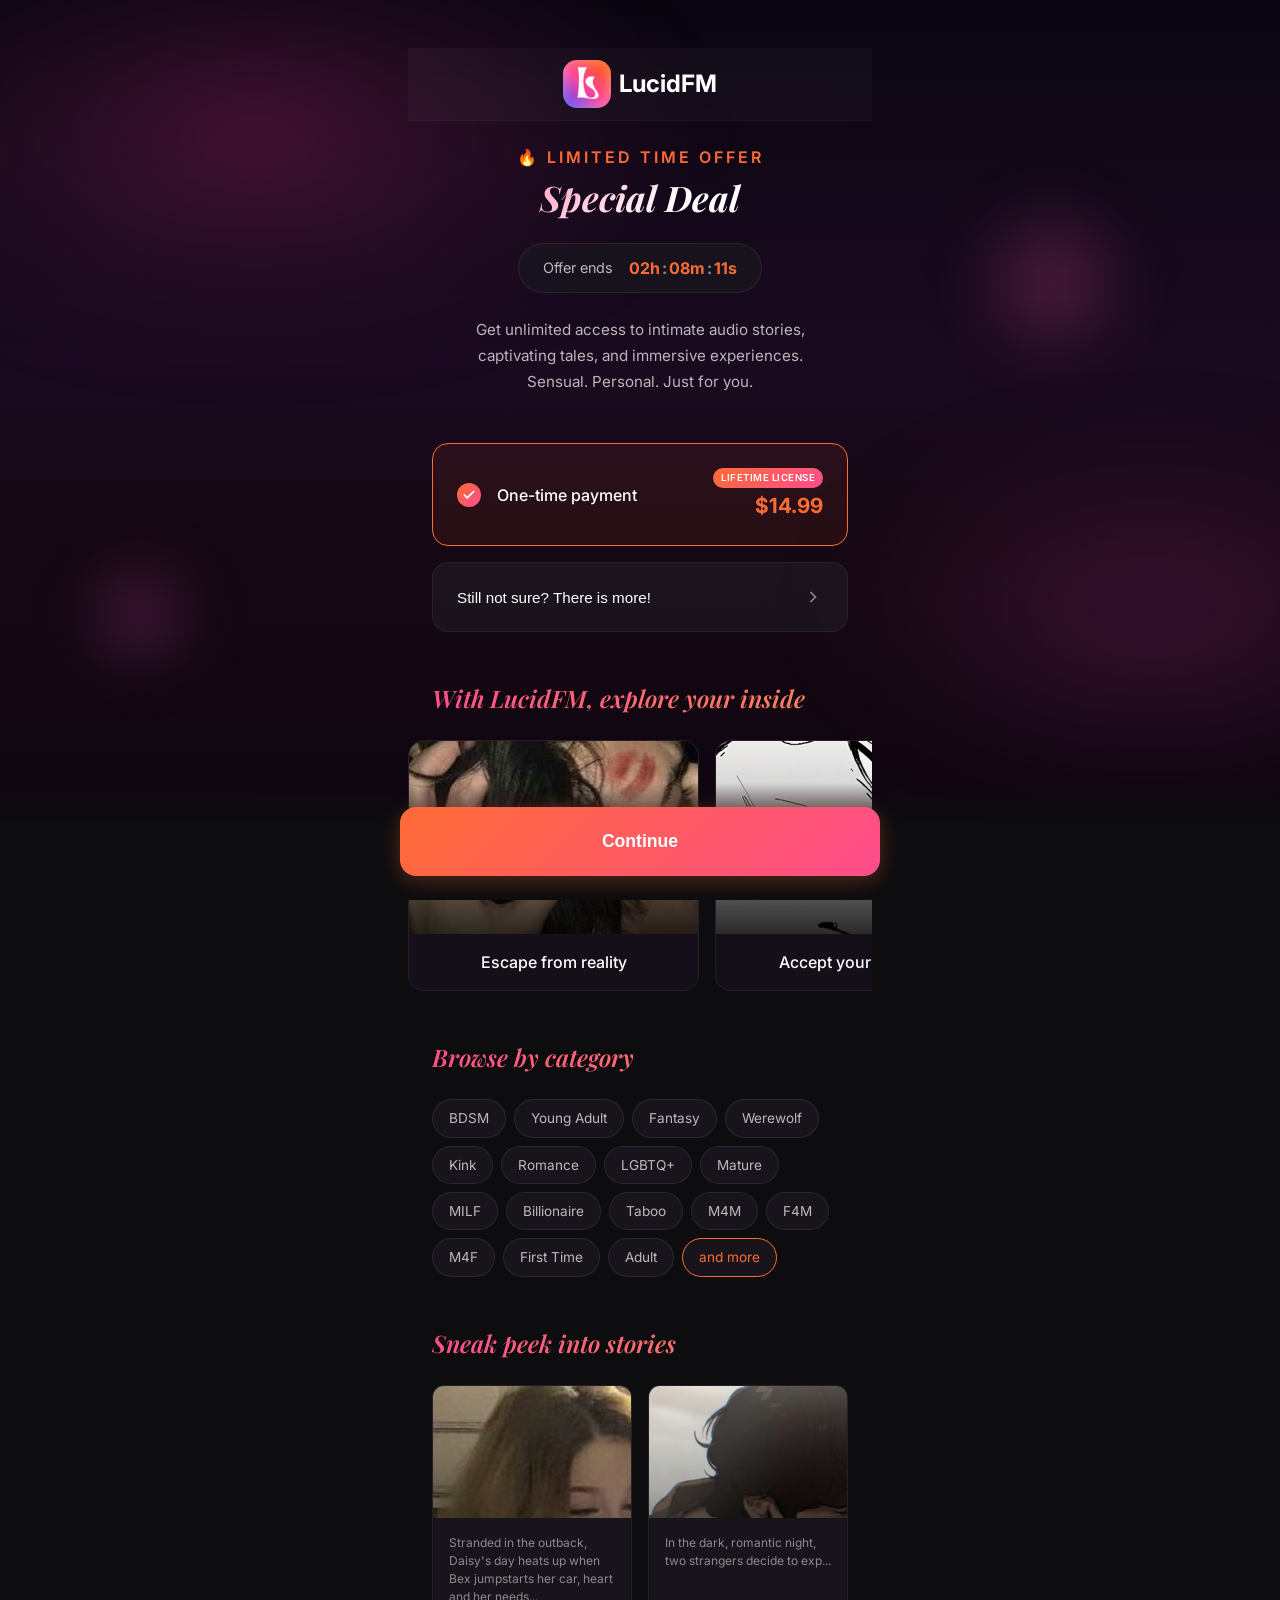
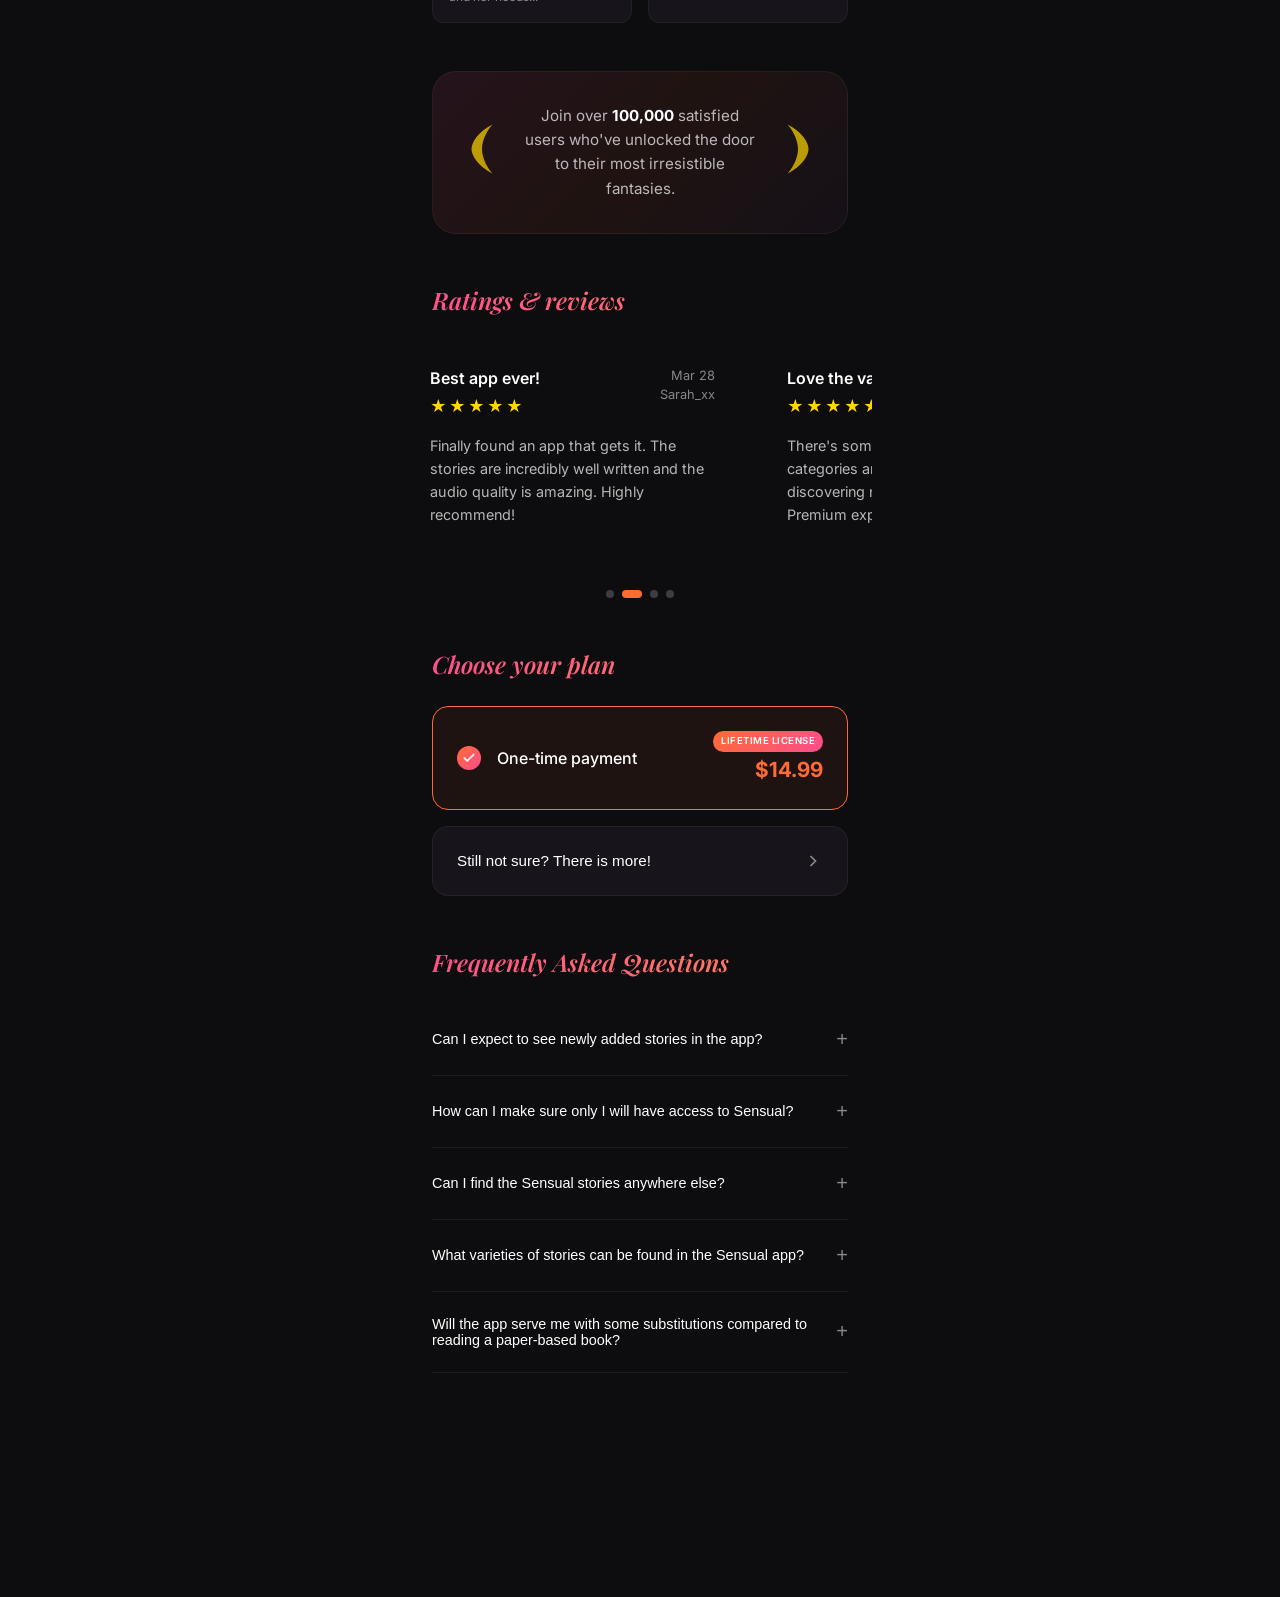
==== index.html @ eb3f2263 "Initial commit of landing pages" ====
<!DOCTYPE html>
<html lang="en">

<head>
    <meta charset="UTF-8">
    <meta name="viewport" content="width=device-width, initial-scale=1.0, maximum-scale=1.0, user-scalable=no">
    <title>LucidFM - Intimate Audio Stories</title>
    <meta name="description"
        content="Get unlimited access to intimate audio stories, captivating tales, and immersive experiences. Sensual. Personal. Just for you.">
    <link rel="preconnect" href="https://fonts.googleapis.com">
    <link rel="preconnect" href="https://fonts.gstatic.com" crossorigin>
    <link
        href="https://fonts.googleapis.com/css2?family=Playfair+Display:ital,wght@0,400;0,600;0,700;1,400&family=Inter:wght@400;500;600;700&family=Pacifico&display=swap"
        rel="stylesheet">
    <link rel="stylesheet" href="styles.css">
</head>

<body>
    <!-- Background Gradient Overlay -->
    <div class="bg-gradient"></div>

    <!-- Close Button -->
    <!-- Close Button Removed -->

    <!-- Main Content -->
    <main class="app-container">
        <!-- Sticky Header -->
        <h1 class="brand-name">
            <img src="images/app_icon.webp" alt="LucidFM" class="brand-logo">
            LucidFM
        </h1>

        <!-- Hero Section - Special Deal -->
        <section class="hero-section">
            <div class="sale-badge">
                <span class="sale-percent">🔥 Limited Time Offer</span>
                <span class="special-deal">Special Deal</span>
            </div>

            <div class="countdown-box">
                <span class="countdown-label">Offer ends</span>
                <div class="countdown-timer" id="countdown">
                    <span class="time-unit"><span id="hours">02</span>h</span>
                    <span class="time-separator">:</span>
                    <span class="time-unit"><span id="minutes">08</span>m</span>
                    <span class="time-separator">:</span>
                    <span class="time-unit"><span id="seconds">12</span>s</span>
                </div>
            </div>

            <p class="hero-description">
                Get unlimited access to intimate audio stories, captivating tales,
                and immersive experiences. Sensual. Personal. Just for you.
            </p>
        </section>

        <!-- Pricing Card -->
        <section class="pricing-section">
            <div class="pricing-card selected">
                <div class="check-circle">
                    <svg viewBox="0 0 24 24" fill="none">
                        <path d="M20 6L9 17L4 12" stroke="currentColor" stroke-width="3" stroke-linecap="round"
                            stroke-linejoin="round" />
                    </svg>
                </div>
                <span class="plan-name">One-time payment</span>
                <div class="price-tag">
                    <span class="lifetime-badge">Lifetime License</span>
                    <span class="price">$14.99</span>
                </div>
            </div>

            <button class="more-options-btn">
                <span>Still not sure? There is more!</span>
                <svg viewBox="0 0 24 24" fill="none" stroke="currentColor" stroke-width="2">
                    <path d="M9 18l6-6-6-6" />
                </svg>
            </button>
        </section>

        <!-- Benefits Section -->
        <section class="benefits-section">
            <section class="benefits-section">
                <h2 class="section-title gradient-text">With LucidFM, explore your inside</h2>

                <div class="benefits-slider">
                    <div class="benefit-card">
                        <div class="benefit-image benefit-img-1">
                            <div class="benefit-overlay"></div>
                        </div>
                        <p class="benefit-text">Escape from reality</p>
                    </div>
                    <div class="benefit-card">
                        <div class="benefit-image benefit-img-2">
                            <div class="benefit-overlay"></div>
                        </div>
                        <p class="benefit-text">Accept your sexuality</p>
                    </div>
                    <div class="benefit-card">
                        <div class="benefit-image benefit-img-3">
                            <div class="benefit-overlay"></div>
                        </div>
                        <p class="benefit-text">Expand your boundaries</p>
                    </div>
                </div>
            </section>

            <!-- Categories Section -->
            <section class="categories-section">
                <h2 class="section-title gradient-text">Browse by category</h2>

                <div class="categories-grid">
                    <span class="category-tag">BDSM</span>
                    <span class="category-tag">Young Adult</span>
                    <span class="category-tag">Fantasy</span>
                    <span class="category-tag">Werewolf</span>
                    <span class="category-tag">Kink</span>
                    <span class="category-tag">Romance</span>
                    <span class="category-tag">LGBTQ+</span>
                    <span class="category-tag">Mature</span>
                    <span class="category-tag">MILF</span>
                    <span class="category-tag">Billionaire</span>
                    <span class="category-tag">Taboo</span>
                    <span class="category-tag">M4M</span>
                    <span class="category-tag">F4M</span>
                    <span class="category-tag">M4F</span>
                    <span class="category-tag">First Time</span>
                    <span class="category-tag">Adult</span>
                    <span class="category-tag highlight">and more</span>
                </div>
            </section>

            <!-- Stories Preview Section -->
            <section class="stories-section">
                <h2 class="section-title gradient-text">Sneak peek into stories</h2>

                <div class="stories-grid">
                    <div class="story-card">
                        <div class="story-image story-img-1">
                            <!-- Badge Removed -->
                        </div>
                        <p class="story-description">Stranded in the outback, Daisy's day heats up when Bex jumpstarts
                            her
                            car, heart and her needs...</p>
                    </div>
                    <div class="story-card">
                        <div class="story-image story-img-2"></div>
                        <p class="story-description">In the dark, romantic night, two strangers decide to exp...</p>
                    </div>
                </div>
            </section>

            <!-- Social Proof Banner -->
            <section class="social-proof-section">
                <div class="proof-card">
                    <div class="laurel laurel-left">
                        <svg viewBox="0 0 40 80" fill="currentColor">
                            <path d="M35 5c-5 5-15 20-15 35s10 30 15 35c-20-10-30-25-30-35s10-25 30-35z" />
                        </svg>
                    </div>
                    <p class="proof-text">
                        Join over <strong>100,000</strong> satisfied users who've unlocked the door to their most
                        irresistible fantasies.
                    </p>
                    <div class="laurel laurel-right">
                        <svg viewBox="0 0 40 80" fill="currentColor">
                            <path d="M5 5c5 5 15 20 15 35s-10 30-15 35c20-10 30-25 30-35S25 15 5 5z" />
                        </svg>
                    </div>
                </div>
            </section>

            <!-- Reviews Section -->
            <section class="reviews-section">
                <h2 class="section-title gradient-text">Ratings & reviews</h2>

                <div class="reviews-carousel">
                    <div class="reviews-track" id="reviewsTrack">
                        <div class="review-card">
                            <div class="review-header">
                                <div class="review-title-area">
                                    <h3 class="review-title">Hot quality content</h3>
                                    <div class="stars">★★★★★</div>
                                </div>
                                <div class="review-meta">
                                    <span class="review-date">Apr 1</span>
                                    <span class="review-author">Molly18</span>
                                </div>
                            </div>
                            <p class="review-text">So I am new to Sensual but thrilled so far. Nice design, engaging
                                stories
                                and the images inside texts are priceless!!!!! Don't w...</p>
                        </div>

                        <div class="review-card">
                            <div class="review-header">
                                <div class="review-title-area">
                                    <h3 class="review-title">Best app ever!</h3>
                                    <div class="stars">★★★★★</div>
                                </div>
                                <div class="review-meta">
                                    <span class="review-date">Mar 28</span>
                                    <span class="review-author">Sarah_xx</span>
                                </div>
                            </div>
                            <p class="review-text">Finally found an app that gets it. The stories are incredibly well
                                written and the audio quality is amazing. Highly recommend!</p>
                        </div>

                        <div class="review-card">
                            <div class="review-header">
                                <div class="review-title-area">
                                    <h3 class="review-title">Love the variety</h3>
                                    <div class="stars">★★★★★</div>
                                </div>
                                <div class="review-meta">
                                    <span class="review-date">Mar 25</span>
                                    <span class="review-author">Anonymous</span>
                                </div>
                            </div>
                            <p class="review-text">There's something for everyone here. The categories are great and I
                                love
                                discovering new stories every day. Premium experience!</p>
                        </div>

                        <div class="review-card">
                            <div class="review-header">
                                <div class="review-title-area">
                                    <h3 class="review-title">Worth every penny</h3>
                                    <div class="stars">★★★★★</div>
                                </div>
                                <div class="review-meta">
                                    <span class="review-date">Mar 20</span>
                                    <span class="review-author">NightOwl22</span>
                                </div>
                            </div>
                            <p class="review-text">The lifetime license is such a steal. I've been using it for a month
                                and
                                the new content keeps coming. Best purchase I've made!</p>
                        </div>
                    </div>

                    <div class="carousel-dots">
                        <span class="dot"></span>
                        <span class="dot"></span>
                        <span class="dot active"></span>
                        <span class="dot"></span>
                    </div>
                </div>
            </section>

            <!-- Choose Your Plan Section -->
            <section class="plan-section">
                <h2 class="section-title gradient-text">Choose your plan</h2>

                <div class="pricing-card selected">
                    <div class="check-circle">
                        <svg viewBox="0 0 24 24" fill="none">
                            <path d="M20 6L9 17L4 12" stroke="currentColor" stroke-width="3" stroke-linecap="round"
                                stroke-linejoin="round" />
                        </svg>
                    </div>
                    <span class="plan-name">One-time payment</span>
                    <div class="price-tag">
                        <span class="lifetime-badge">Lifetime License</span>
                        <span class="price">$14.99</span>
                    </div>
                </div>

                <button class="more-options-btn">
                    <span>Still not sure? There is more!</span>
                    <svg viewBox="0 0 24 24" fill="none" stroke="currentColor" stroke-width="2">
                        <path d="M9 18l6-6-6-6" />
                    </svg>
                </button>
            </section>

            <!-- FAQ Section -->
            <section class="faq-section">
                <h2 class="section-title gradient-text">Frequently Asked Questions</h2>

                <div class="faq-list">
                    <div class="faq-item">
                        <button class="faq-question">
                            <span>Can I expect to see newly added stories in the app?</span>
                            <span class="faq-icon">+</span>
                        </button>
                        <div class="faq-answer">
                            <p>Yes! We add new stories every week to keep your experience fresh and exciting. You'll
                                always
                                have something new to discover.</p>
                        </div>
                    </div>

                    <div class="faq-item">
                        <button class="faq-question">
                            <span>How can I make sure only I will have access to Sensual?</span>
                            <span class="faq-icon">+</span>
                        </button>
                        <div class="faq-answer">
                            <p>Your account is protected with industry-standard encryption. You can also enable PIN or
                                biometric lock for extra privacy.</p>
                        </div>
                    </div>

                    <div class="faq-item">
                        <button class="faq-question">
                            <span>Can I find the Sensual stories anywhere else?</span>
                            <span class="faq-icon">+</span>
                        </button>
                        <div class="faq-answer">
                            <p>No, our stories are exclusive to the Sensual app and cannot be found anywhere else.
                                They're
                                created specifically for our community.</p>
                        </div>
                    </div>

                    <div class="faq-item">
                        <button class="faq-question">
                            <span>What varieties of stories can be found in the Sensual app?</span>
                            <span class="faq-icon">+</span>
                        </button>
                        <div class="faq-answer">
                            <p>We offer a wide range of categories including Romance, Fantasy, BDSM, LGBTQ+, and many
                                more
                                to suit all preferences.</p>
                        </div>
                    </div>

                    <div class="faq-item">
                        <button class="faq-question">
                            <span>Will the app serve me with some substitutions compared to reading a paper-based
                                book?</span>
                            <span class="faq-icon">+</span>
                        </button>
                        <div class="faq-answer">
                            <p>Absolutely! Our app offers audio narration, interactive elements, and immersive features
                                that
                                traditional books cannot provide.</p>
                        </div>
                    </div>
                </div>
            </section>

            <!-- Spacer for fixed button -->
            <div class="bottom-spacer"></div>
    </main>

    <!-- Fixed Continue Button -->
    <div class="fixed-bottom">
        <button class="continue-btn" id="continueBtn">Continue</button>
    </div>

    <script src="script.js"></script>
</body>

</html>
---- styles.css ----
/* ============================================
   LUCIDFM - Landing Page Styles
   Synchronized with Main App Vibe
   Dark Premium with Flame/Coral Accents
   ============================================ */

/* === Design Tokens === */
:root {
    /* Colors - Matching LucidFM Main App */
    --color-bg-dark: #0d0d0f;
    --color-bg-primary: #121215;
    --color-bg-secondary: #1a1a1f;
    --color-bg-card: rgba(30, 25, 35, 0.7);
    --color-bg-input: rgba(25, 20, 30, 0.9);

    /* Flame/Coral Accent - Primary Brand Color */
    --color-flame: #ff6b35;
    --color-flame-light: #ff8855;
    --color-coral: #ff7b5c;

    /* Pink/Magenta Secondary */
    --color-pink: #ff4d8d;
    --color-pink-light: #ff6fa3;
    --color-magenta: #e84393;

    /* Gradients */
    --gradient-flame: linear-gradient(135deg, #ff6b35 0%, #ff4d8d 100%);
    --gradient-pink: linear-gradient(135deg, #ff4d8d 0%, #ff6fa3 100%);
    --gradient-text: linear-gradient(135deg, #ff6fa3 0%, #ffffff 60%);
    --gradient-text-pink: linear-gradient(135deg, #ff4d8d 0%, #ff8855 100%);
    --gradient-bg: linear-gradient(180deg, #0d0d0f 0%, #1a1020 40%, #15101a 100%);

    --color-text-primary: #ffffff;
    --color-text-secondary: rgba(255, 255, 255, 0.7);
    --color-text-muted: rgba(255, 255, 255, 0.5);

    --color-gold: #ffd700;

    /* Typography */
    --font-display: 'Playfair Display', serif;
    --font-script: 'Pacifico', cursive;
    --font-body: 'Inter', sans-serif;

    /* Spacing */
    --space-xs: 0.5rem;
    --space-sm: 1rem;
    --space-md: 1.5rem;
    --space-lg: 2rem;
    --space-xl: 3rem;

    /* Border Radius */
    --radius-sm: 8px;
    --radius-md: 12px;
    --radius-lg: 16px;
    --radius-xl: 24px;
    --radius-full: 9999px;
}

/* === Reset & Base === */
*,
*::before,
*::after {
    box-sizing: border-box;
    margin: 0;
    padding: 0;
}

html {
    scroll-behavior: smooth;
    -webkit-tap-highlight-color: transparent;
}

body {
    font-family: var(--font-body);
    background: var(--color-bg-dark);
    color: var(--color-text-primary);
    line-height: 1.5;
    overflow-x: hidden;
    min-height: 100vh;
}

/* === Background === */
.bg-gradient {
    position: fixed;
    inset: 0;
    background: linear-gradient(180deg,
            #0a0510 0%,
            #120818 20%,
            #1a0a20 40%,
            #150812 60%,
            #0d0510 100%);
    z-index: -2;
    overflow: hidden;
}

/* Large atmospheric glow - top left pink orb */
.bg-gradient::before {
    content: '';
    position: absolute;
    top: -10%;
    left: -15%;
    width: 70%;
    height: 50%;
    background: radial-gradient(ellipse at center,
            rgba(255, 50, 150, 0.25) 0%,
            rgba(200, 50, 130, 0.15) 25%,
            rgba(150, 40, 100, 0.08) 50%,
            transparent 70%);
    filter: blur(40px);
    animation: floatGlowPrimary 12s ease-in-out infinite;
}

/* Secondary glow - bottom right magenta orb */
.bg-gradient::after {
    content: '';
    position: absolute;
    bottom: 10%;
    right: -20%;
    width: 60%;
    height: 45%;
    background: radial-gradient(ellipse at center,
            rgba(220, 60, 180, 0.2) 0%,
            rgba(180, 50, 140, 0.12) 30%,
            transparent 60%);
    filter: blur(50px);
    animation: floatGlowSecondary 15s ease-in-out infinite;
}

/* Extra floating orbs overlay */
body::before {
    content: '';
    position: fixed;
    top: 20%;
    right: 10%;
    width: 200px;
    height: 200px;
    background: radial-gradient(circle,
            rgba(255, 100, 180, 0.3) 0%,
            rgba(255, 80, 150, 0.15) 30%,
            transparent 60%);
    filter: blur(30px);
    z-index: -1;
    animation: floatOrb1 18s ease-in-out infinite;
    pointer-events: none;
}

body::after {
    content: '';
    position: fixed;
    top: 60%;
    left: 5%;
    width: 150px;
    height: 150px;
    background: radial-gradient(circle,
            rgba(230, 80, 200, 0.25) 0%,
            rgba(200, 60, 160, 0.1) 40%,
            transparent 70%);
    filter: blur(25px);
    z-index: -1;
    animation: floatOrb2 20s ease-in-out infinite;
    pointer-events: none;
}

@keyframes floatGlowPrimary {

    0%,
    100% {
        transform: translate(0, 0) scale(1);
        opacity: 1;
    }

    25% {
        transform: translate(20px, 10px) scale(1.05);
        opacity: 0.9;
    }

    50% {
        transform: translate(40px, -15px) scale(1.1);
        opacity: 1;
    }

    75% {
        transform: translate(15px, 5px) scale(1.02);
        opacity: 0.95;
    }
}

@keyframes floatGlowSecondary {

    0%,
    100% {
        transform: translate(0, 0) scale(1);
        opacity: 0.9;
    }

    33% {
        transform: translate(-30px, -20px) scale(1.08);
        opacity: 1;
    }

    66% {
        transform: translate(-15px, 10px) scale(0.95);
        opacity: 0.85;
    }
}

@keyframes floatOrb1 {

    0%,
    100% {
        transform: translate(0, 0) scale(1);
    }

    25% {
        transform: translate(-30px, 40px) scale(1.1);
    }

    50% {
        transform: translate(20px, 80px) scale(0.9);
    }

    75% {
        transform: translate(-10px, 30px) scale(1.05);
    }
}

@keyframes floatOrb2 {

    0%,
    100% {
        transform: translate(0, 0) scale(1);
    }

    33% {
        transform: translate(40px, -30px) scale(1.15);
    }

    66% {
        transform: translate(-20px, -50px) scale(0.85);
    }
}

/* Remove old animation */
@keyframes floatGlow {

    0%,
    100% {
        transform: translate(0, 0);
    }

    50% {
        transform: translate(30px, -20px);
    }
}

/* === Close Button === */
.close-btn {
    position: fixed;
    top: var(--space-md);
    right: var(--space-md);
    width: 32px;
    height: 32px;
    display: flex;
    align-items: center;
    justify-content: center;
    background: transparent;
    border: none;
    color: var(--color-text-muted);
    font-size: 1.5rem;
    cursor: pointer;
    z-index: 100;
    transition: color 0.3s ease;
}

.close-btn:hover {
    color: var(--color-text-primary);
}

/* === App Container === */
.app-container {
    max-width: 480px;
    margin: 0 auto;
    padding: var(--space-xl) var(--space-md);
    padding-bottom: 120px;
}

/* === Hero Section === */
.hero-section {
    text-align: center;
    margin-bottom: var(--space-xl);
}

.brand-name {
    font-family: var(--font-body);
    font-size: 1.5rem;
    font-weight: 700;
    color: var(--color-text-primary);

    /* Sticky Header Styles */
    position: sticky;
    top: 0;
    z-index: 1000;
    background: rgba(255, 255, 255, 0.03);
    backdrop-filter: blur(12px);
    -webkit-backdrop-filter: blur(12px);

    /* Full Width Compenstation */
    margin: 0 calc(-1 * var(--space-md)) var(--space-md) calc(-1 * var(--space-md));
    padding: 12px var(--space-md);
    border-bottom: 1px solid rgba(255, 255, 255, 0.03);

    display: flex;
    align-items: center;
    justify-content: center;
    gap: var(--space-xs);
}

.brand-logo {
    width: 48px;
    height: 48px;
    object-fit: cover;
    border-radius: 14px;
}

.sale-badge {
    margin-bottom: var(--space-md);
}

.sale-percent {
    display: block;
    font-family: var(--font-body);
    font-size: 1rem;
    font-weight: 600;
    color: var(--color-flame);
    text-transform: uppercase;
    letter-spacing: 3px;
    margin-bottom: var(--space-xs);
}

.special-deal {
    display: block;
    font-family: var(--font-display);
    font-size: 2.2rem;
    font-weight: 700;
    font-style: italic;
    background: var(--gradient-text);
    -webkit-background-clip: text;
    -webkit-text-fill-color: transparent;
    background-clip: text;
    line-height: 1.2;
}

/* === Countdown Box === */
.countdown-box {
    display: inline-flex;
    align-items: center;
    gap: var(--space-sm);
    padding: 0.75rem 1.5rem;
    background: var(--color-bg-input);
    border: 1px solid rgba(255, 255, 255, 0.08);
    border-radius: var(--radius-full);
    margin-bottom: var(--space-md);
}

.countdown-label {
    color: var(--color-text-secondary);
    font-size: 0.9rem;
}

.countdown-timer {
    display: flex;
    align-items: center;
    font-weight: 700;
    font-size: 1rem;
    color: var(--color-flame);
}

.time-separator {
    color: var(--color-text-muted);
    margin: 0 2px;
}

/* === Hero Description === */
.hero-description {
    color: var(--color-text-secondary);
    font-size: 0.95rem;
    line-height: 1.7;
    max-width: 340px;
    margin: 0 auto;
}

/* === Pricing Section === */
.pricing-section,
.plan-section {
    margin-bottom: var(--space-xl);
}

.pricing-card {
    display: flex;
    align-items: center;
    gap: var(--space-sm);
    padding: var(--space-md);
    background: var(--color-bg-card);
    border: 1px solid rgba(255, 255, 255, 0.06);
    border-radius: var(--radius-lg);
    margin-bottom: var(--space-sm);
    cursor: pointer;
    transition: all 0.3s ease;
}

.pricing-card.selected {
    border-color: var(--color-flame);
    background: rgba(255, 107, 53, 0.08);
}

.check-circle {
    width: 24px;
    height: 24px;
    display: flex;
    align-items: center;
    justify-content: center;
    background: var(--gradient-flame);
    border-radius: 50%;
    flex-shrink: 0;
}

.check-circle svg {
    width: 14px;
    height: 14px;
    color: white;
}

.plan-name {
    flex: 1;
    font-weight: 500;
    font-size: 1rem;
}

.price-tag {
    display: flex;
    flex-direction: column;
    align-items: flex-end;
    gap: 2px;
}

.lifetime-badge {
    font-size: 0.6rem;
    padding: 3px 8px;
    background: var(--gradient-flame);
    border-radius: var(--radius-full);
    font-weight: 600;
    text-transform: uppercase;
    letter-spacing: 0.5px;
}

.price {
    font-size: 1.3rem;
    font-weight: 700;
    color: var(--color-flame);
}

/* === More Options Button === */
.more-options-btn {
    display: flex;
    align-items: center;
    justify-content: space-between;
    width: 100%;
    padding: var(--space-md);
    background: var(--color-bg-card);
    border: 1px solid rgba(255, 255, 255, 0.06);
    border-radius: var(--radius-lg);
    color: var(--color-text-primary);
    font-size: 0.95rem;
    cursor: pointer;
    transition: all 0.3s ease;
}

.more-options-btn:hover {
    border-color: rgba(255, 255, 255, 0.12);
    background: rgba(40, 35, 50, 0.8);
}

.more-options-btn svg {
    width: 20px;
    height: 20px;
    color: var(--color-text-muted);
}

/* === Section Titles === */
.section-title {
    font-family: var(--font-display);
    font-size: 1.5rem;
    font-weight: 600;
    font-style: italic;
    margin-bottom: var(--space-md);
}

.gradient-text {
    background: var(--gradient-text-pink);
    -webkit-background-clip: text;
    -webkit-text-fill-color: transparent;
    background-clip: text;
}

/* === Benefits Section === */
.benefits-section {
    margin-bottom: var(--space-xl);
}

.benefits-slider {
    display: flex;
    gap: var(--space-sm);
    overflow-x: auto;
    scroll-snap-type: x mandatory;
    scrollbar-width: none;
    -ms-overflow-style: none;
    margin: 0 calc(-1 * var(--space-md));
    padding: 0 var(--space-md);
}

.benefits-slider::-webkit-scrollbar {
    display: none;
}

.benefit-card {
    flex-shrink: 0;
    width: 85%;
    scroll-snap-align: start;
    border-radius: var(--radius-lg);
    overflow: hidden;
    background: var(--color-bg-card);
    border: 1px solid rgba(255, 255, 255, 0.05);
}

.benefit-image {
    width: 100%;
    aspect-ratio: 3/2;
    /* Matches 600x400 */
    background-size: 100% 100%;
    background-position: center;
    position: relative;
}

.benefit-img-1 {
    background: linear-gradient(180deg, transparent 0%, rgba(0, 0, 0, 0.4) 100%),
        url('images/Leave A Mark So They Know (1).jpg');
}

.benefit-img-2 {
    background: linear-gradient(180deg, transparent 0%, rgba(0, 0, 0, 0.4) 100%),
        url('images/Pov Youre Dating Him.png');
}

.benefit-img-3 {
    background: linear-gradient(180deg, transparent 0%, rgba(0, 0, 0, 0.4) 100%),
        url('images/Can I Keep Him Forever.png');
}

.benefit-overlay {
    position: absolute;
    inset: 0;
    background: linear-gradient(180deg, transparent 40%, rgba(0, 0, 0, 0.7) 100%);
}

.benefit-text {
    padding: var(--space-sm) var(--space-md);
    font-size: 1rem;
    font-weight: 500;
    text-align: center;
    background: rgba(20, 15, 25, 0.9);
}

/* === Categories Section === */
.categories-section {
    margin-bottom: var(--space-xl);
}

.categories-grid {
    display: flex;
    flex-wrap: wrap;
    gap: var(--space-xs);
}

.category-tag {
    padding: 0.5rem 1rem;
    background: var(--color-bg-card);
    border: 1px solid rgba(255, 255, 255, 0.08);
    border-radius: var(--radius-full);
    font-size: 0.85rem;
    color: var(--color-text-secondary);
    cursor: pointer;
    transition: all 0.3s ease;
}

.category-tag:hover {
    border-color: var(--color-flame);
    color: var(--color-text-primary);
}

.category-tag.highlight {
    border-color: var(--color-flame);
    color: var(--color-flame);
}

/* === Stories Section === */
.stories-section {
    margin-bottom: var(--space-xl);
}

.stories-grid {
    display: grid;
    grid-template-columns: repeat(2, 1fr);
    gap: var(--space-sm);
}

.story-card {
    border-radius: var(--radius-md);
    overflow: hidden;
    background: var(--color-bg-card);
    border: 1px solid rgba(255, 255, 255, 0.05);
    transition: all 0.3s ease;
    cursor: pointer;
    position: relative;
}

.story-card:hover {
    border-color: rgba(255, 107, 53, 0.6);
    transform: translateY(-2px);
    box-shadow: 0 8px 16px rgba(0, 0, 0, 0.4);
}

/* Click Animation */
.story-card:active,
.benefit-card:active {
    transform: scale(0.96);
    box-shadow: 0 0 12px rgba(255, 107, 53, 0.4);
}



.story-image {
    width: 100%;
    aspect-ratio: 3/2;
    /* Matches 600x400 */
    background-size: 100% 100%;
    background-position: center;
    position: relative;
    display: flex;
    align-items: center;
    justify-content: center;
}

.story-img-1 {
    background: linear-gradient(180deg, transparent 0%, rgba(0, 0, 0, 0.4) 100%),
        url('images/Mirror Selfie To Ruin Your Day (1).jpg');
}

.story-img-2 {
    background: linear-gradient(180deg, transparent 0%, rgba(0, 0, 0, 0.4) 100%),
        url('images/Can I Keep Him Forever.png');
}

.story-badge {
    font-family: var(--font-display);
    font-size: 1.3rem;
    font-weight: 700;
    font-style: italic;
    color: white;
    text-shadow: 2px 2px 8px rgba(0, 0, 0, 0.6);
    letter-spacing: 2px;
}

.story-description {
    font-size: 0.75rem;
    color: var(--color-text-muted);
    line-height: 1.5;
    padding: var(--space-sm);
}

/* === Social Proof Section === */
.social-proof-section {
    margin-bottom: var(--space-xl);
}

.proof-card {
    display: flex;
    align-items: center;
    justify-content: center;
    gap: var(--space-md);
    padding: var(--space-lg);
    background: linear-gradient(135deg, rgba(255, 77, 141, 0.1) 0%, rgba(255, 107, 53, 0.08) 50%, rgba(100, 50, 100, 0.1) 100%);
    border: 1px solid rgba(255, 255, 255, 0.05);
    border-radius: var(--radius-xl);
    text-align: center;
}

.laurel {
    color: var(--color-gold);
    opacity: 0.7;
}

.laurel svg {
    width: 28px;
    height: 56px;
}

.proof-text {
    font-size: 0.95rem;
    line-height: 1.6;
    color: var(--color-text-secondary);
    max-width: 240px;
}

.proof-text strong {
    color: var(--color-text-primary);
}

/* === Reviews Section === */
.reviews-section {
    margin-bottom: var(--space-xl);
}

.reviews-carousel {
    position: relative;
}

.reviews-track {
    display: flex;
    gap: var(--space-md);
    overflow-x: auto;
    scroll-snap-type: x mandatory;
    scrollbar-width: none;
    margin: 0 calc(-1 * var(--space-md));
    padding: 0 var(--space-md) var(--space-md);
}

.reviews-track::-webkit-scrollbar {
    display: none;
}

.review-card {
    flex-shrink: 0;
    width: 100%;
    scroll-snap-align: start;
    padding: var(--space-md);
    background: transparent;
}

.review-header {
    display: flex;
    justify-content: space-between;
    align-items: flex-start;
    margin-bottom: var(--space-sm);
}

.review-title-area {
    display: flex;
    flex-direction: column;
    gap: 4px;
}

.review-title {
    font-size: 1rem;
    font-weight: 600;
}

.stars {
    color: var(--color-gold);
    font-size: 1rem;
    letter-spacing: 2px;
}

.review-meta {
    text-align: right;
    font-size: 0.8rem;
    color: var(--color-text-muted);
}

.review-author {
    display: block;
}

.review-text {
    font-size: 0.9rem;
    color: var(--color-text-secondary);
    line-height: 1.6;
}

/* === Carousel Dots === */
.carousel-dots {
    display: flex;
    justify-content: center;
    gap: var(--space-xs);
    margin-top: var(--space-sm);
}

.dot {
    width: 8px;
    height: 8px;
    background: rgba(255, 255, 255, 0.2);
    border-radius: 50%;
    cursor: pointer;
    transition: all 0.3s ease;
}

.dot.active {
    background: var(--color-flame);
    width: 20px;
    border-radius: 4px;
}

/* === FAQ Section === */
.faq-section {
    margin-bottom: var(--space-xl);
}

.faq-list {
    display: flex;
    flex-direction: column;
}

.faq-item {
    border-bottom: 1px solid rgba(255, 255, 255, 0.06);
}

.faq-question {
    display: flex;
    justify-content: space-between;
    align-items: center;
    width: 100%;
    padding: var(--space-md) 0;
    background: transparent;
    border: none;
    color: var(--color-text-primary);
    font-size: 0.9rem;
    text-align: left;
    cursor: pointer;
    transition: color 0.3s ease;
}

.faq-question:hover {
    color: var(--color-flame);
}

.faq-icon {
    font-size: 1.25rem;
    color: var(--color-text-muted);
    transition: transform 0.3s ease, color 0.3s ease;
}

.faq-item.open .faq-icon {
    transform: rotate(45deg);
    color: var(--color-flame);
}

.faq-answer {
    max-height: 0;
    overflow: hidden;
    transition: max-height 0.3s ease, padding 0.3s ease;
}

.faq-item.open .faq-answer {
    max-height: 200px;
    padding-bottom: var(--space-md);
}

.faq-answer p {
    color: var(--color-text-secondary);
    font-size: 0.85rem;
    line-height: 1.6;
}

/* === Bottom Spacer === */
.bottom-spacer {
    height: 80px;
}

/* === Fixed Continue Button === */
.fixed-bottom {
    position: fixed;
    bottom: 0;
    left: 0;
    right: 0;
    padding: var(--space-md);
    background: linear-gradient(180deg, transparent 0%, var(--color-bg-dark) 40%);
    z-index: 100;
}

.continue-btn {
    display: block;
    width: 100%;
    max-width: 480px;
    margin: 0 auto;
    padding: var(--space-md);
    background: var(--gradient-flame);
    border: none;
    border-radius: var(--radius-lg);
    color: white;
    font-size: 1.1rem;
    font-weight: 600;
    cursor: pointer;
    transition: all 0.3s ease;
    box-shadow: 0 4px 20px rgba(255, 107, 53, 0.3);
}

.continue-btn:hover {
    transform: translateY(-2px);
    box-shadow: 0 8px 30px rgba(255, 107, 53, 0.4);
}

.continue-btn:active {
    transform: translateY(0);
}

/* === Animations === */
@keyframes fadeInUp {
    from {
        opacity: 0;
        transform: translateY(20px);
    }

    to {
        opacity: 1;
        transform: translateY(0);
    }
}

.hero-section,
.pricing-section,
.benefits-section,
.categories-section,
.stories-section,
.social-proof-section,
.reviews-section,
.plan-section,
.faq-section {
    animation: fadeInUp 0.6s ease both;
}

.hero-section {
    animation-delay: 0.1s;
}

.pricing-section {
    animation-delay: 0.15s;
}

.benefits-section {
    animation-delay: 0.2s;
}

.categories-section {
    animation-delay: 0.25s;
}

/* === Responsive === */
@media (max-width: 360px) {
    .app-container {
        padding: var(--space-lg) var(--space-sm);
    }

    .special-deal {
        font-size: 1.8rem;
    }
}

@media (min-width: 481px) {
    .app-container {
        padding: var(--space-xl) var(--space-lg);
    }

    .benefit-card {
        width: 70%;
    }

    .review-card {
        width: 80%;
    }
}

/* === Reduced Motion === */
@media (prefers-reduced-motion: reduce) {

    *,
    *::before,
    *::after {
        animation-duration: 0.01ms !important;
        animation-iteration-count: 1 !important;
        transition-duration: 0.01ms !important;
    }
}

/* === New Pricing Styles (V2) - Index2 === */
.pricing-stack {
    display: flex;
    flex-direction: column;
    gap: 16px;
    width: 100%;
    margin-bottom: 24px;
}

.pricing-card-v2 {
    background: #2a2a2e;
    border-radius: 16px;
    padding: 20px;
    position: relative;
    border: 2px solid transparent;
    cursor: pointer;
    transition: all 0.3s ease;
}

.pricing-card-v2.popular {
    background: #4a1428;
    border: 2px solid #d63031;
    box-shadow: 0 8px 24px rgba(214, 48, 49, 0.25);
}

.popular-badge {
    position: absolute;
    top: -14px;
    right: 16px;
    background: #d63031;
    color: white;
    font-size: 0.85rem;
    font-weight: 700;
    padding: 6px 14px;
    border-radius: 20px;
    box-shadow: 0 4px 10px rgba(0, 0, 0, 0.3);
}

.pricing-row {
    display: flex;
    align-items: flex-start;
    gap: 16px;
}

.pricing-row.align-center {
    align-items: center;
}

.selection-icon {
    width: 28px;
    height: 28px;
    min-width: 28px;
    border-radius: 50%;
    background: rgba(255, 255, 255, 0.1);
    display: flex;
    align-items: center;
    justify-content: center;
    margin-top: 4px;
}

.pricing-row.align-center .selection-icon {
    margin-top: 0;
}

.selection-icon.active {
    background: #d63031;
    color: white;
    box-shadow: 0 0 10px rgba(214, 48, 49, 0.5);
}

.selection-icon svg {
    width: 16px;
    height: 16px;
}

.plan-details {
    flex: 1;
}

.plan-title-v2 {
    font-size: 1.2rem;
    font-weight: 700;
    color: white;
    margin-bottom: 6px;
    line-height: 1.2;
}

.plan-features-v2 {
    display: flex;
    flex-direction: column;
    gap: 4px;
}

.plan-features-v2 p {
    font-size: 0.9rem;
    color: rgba(255, 255, 255, 0.7);
    margin: 0;
    line-height: 1.4;
}

.plan-price-v2 {
    font-size: 1.15rem;
    font-weight: 700;
    color: white;
    white-space: nowrap;
    align-self: flex-start;
    margin-top: 4px;
}

.pricing-row.align-center .plan-price-v2 {
    align-self: center;
    margin-top: 0;
}

.paywall-headline {
    font-family: var(--font-display);
    font-size: 1.8rem;
    color: white;
    margin-bottom: 12px;
    background: linear-gradient(90deg, #fff, #ffcfbf);
    -webkit-background-clip: text;
    -webkit-text-fill-color: transparent;
    text-shadow: 0 2px 10px rgba(255, 107, 53, 0.2);
}
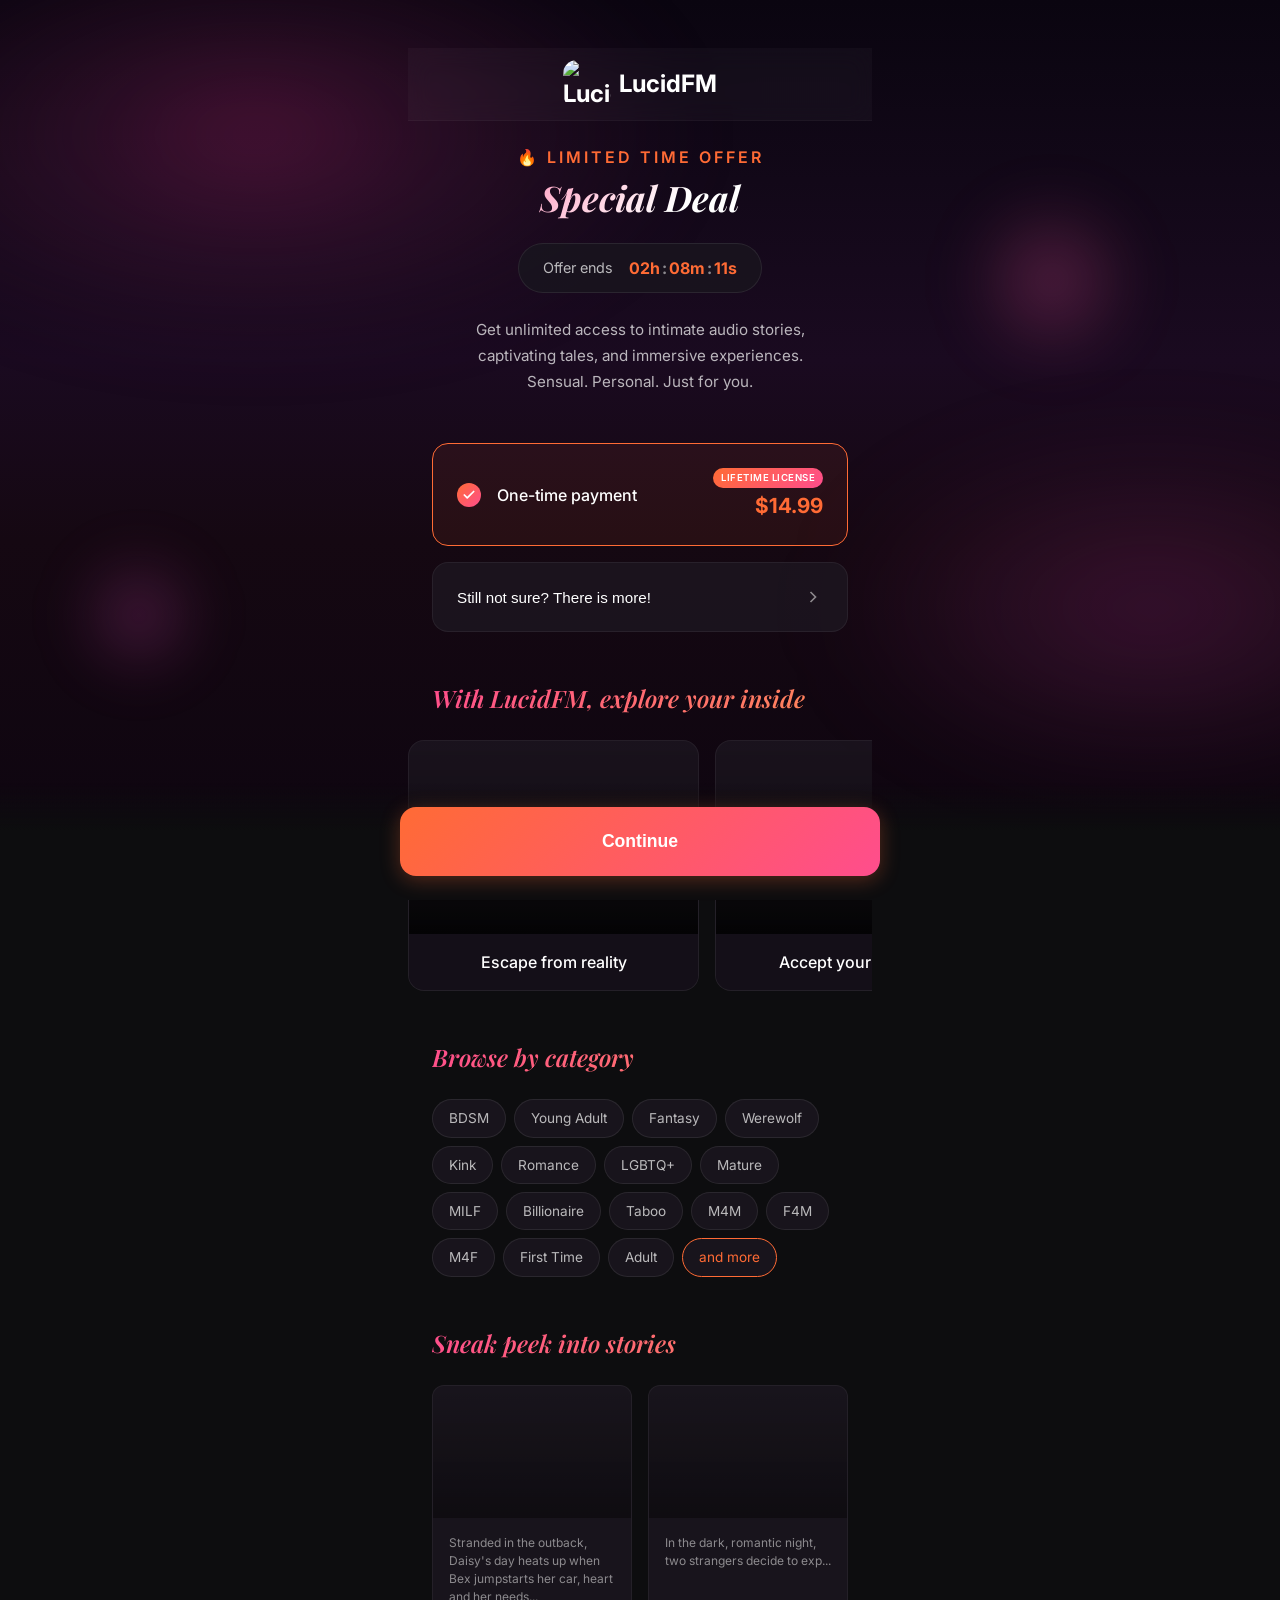
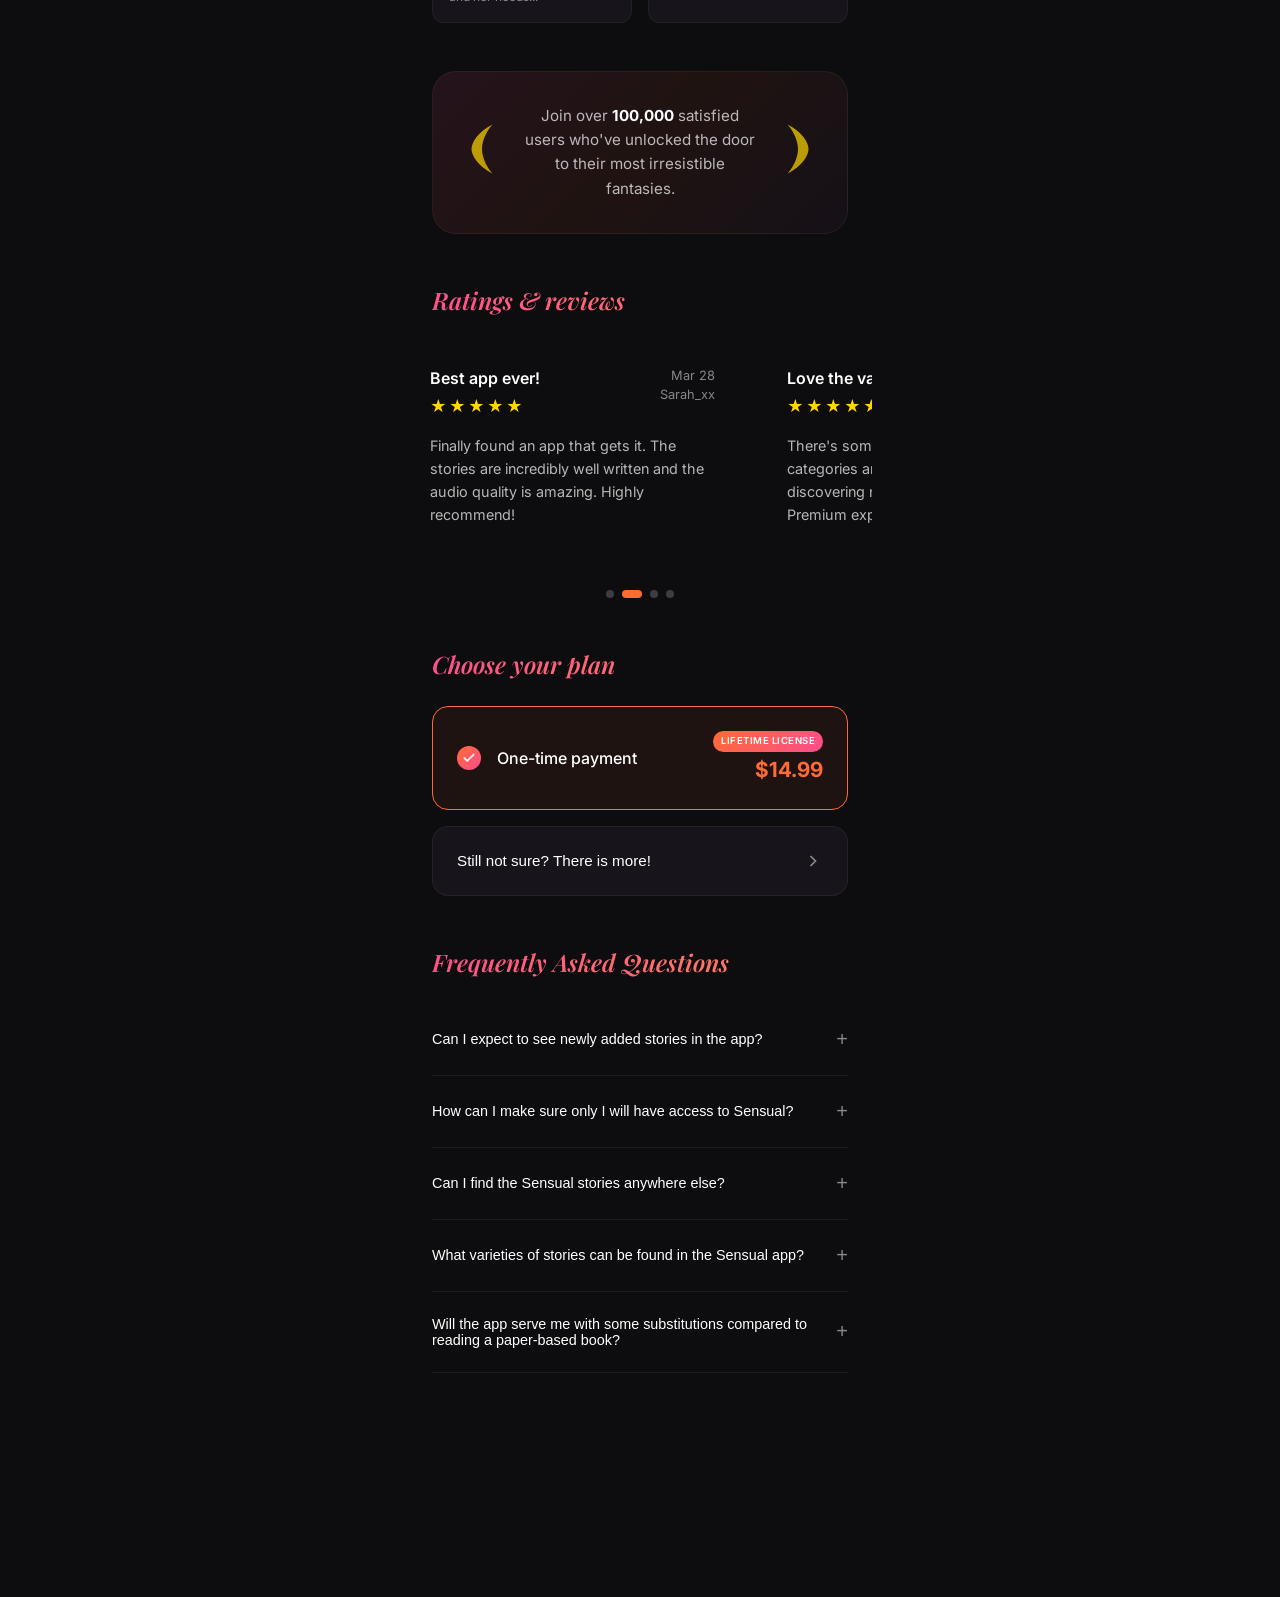
==== commit 4266f7a7: "Update layout and branding with high-quality stock images" ====
--- a/index.html
+++ b/index.html
@@ -1,4 +1,5 @@
 <!DOCTYPE html>
+<!-- Deployment trigger commit -->
 <html lang="en">
 
 <head>
@@ -26,7 +27,8 @@
     <main class="app-container">
         <!-- Sticky Header -->
         <h1 class="brand-name">
-            <img src="images/app_icon.webp" alt="LucidFM" class="brand-logo">
+            <img src="https://images.unsplash.com/photo-1618005182384-a83a8bd57fbe?auto=format&fit=crop&w=128&q=80"
+                alt="LucidFM" class="brand-logo">
             LucidFM
         </h1>
 
--- a/styles.css
+++ b/styles.css
@@ -542,18 +542,18 @@
 }
 
 .benefit-img-1 {
-    background: linear-gradient(180deg, transparent 0%, rgba(0, 0, 0, 0.4) 100%),
-        url('images/Leave A Mark So They Know (1).jpg');
+    background-image: linear-gradient(180deg, transparent 0%, rgba(0, 0, 0, 0.4) 100%),
+        url('https://images.unsplash.com/photo-1518133835878-5a93cc3f89e5?auto=format&fit=crop&w=800&q=80');
 }
 
 .benefit-img-2 {
-    background: linear-gradient(180deg, transparent 0%, rgba(0, 0, 0, 0.4) 100%),
-        url('images/Pov Youre Dating Him.png');
+    background-image: linear-gradient(180deg, transparent 0%, rgba(0, 0, 0, 0.4) 100%),
+        url('https://images.unsplash.com/photo-1523438885200-e635ba2c371e?auto=format&fit=crop&w=800&q=80');
 }
 
 .benefit-img-3 {
-    background: linear-gradient(180deg, transparent 0%, rgba(0, 0, 0, 0.4) 100%),
-        url('images/Can I Keep Him Forever.png');
+    background-image: linear-gradient(180deg, transparent 0%, rgba(0, 0, 0, 0.4) 100%),
+        url('https://images.unsplash.com/photo-1516724562728-afc824a36e84?auto=format&fit=crop&w=800&q=80');
 }
 
 .benefit-overlay {
@@ -651,13 +651,13 @@
 }
 
 .story-img-1 {
-    background: linear-gradient(180deg, transparent 0%, rgba(0, 0, 0, 0.4) 100%),
-        url('images/Mirror Selfie To Ruin Your Day (1).jpg');
+    background-image: linear-gradient(180deg, transparent 0%, rgba(0, 0, 0, 0.4) 100%),
+        url('https://images.unsplash.com/photo-1515549832467-d3b699a799b2?auto=format&fit=crop&w=600&q=80');
 }
 
 .story-img-2 {
-    background: linear-gradient(180deg, transparent 0%, rgba(0, 0, 0, 0.4) 100%),
-        url('images/Can I Keep Him Forever.png');
+    background-image: linear-gradient(180deg, transparent 0%, rgba(0, 0, 0, 0.4) 100%),
+        url('https://images.unsplash.com/photo-1494790108377-be9c29b29330?auto=format&fit=crop&w=600&q=80');
 }
 
 .story-badge {
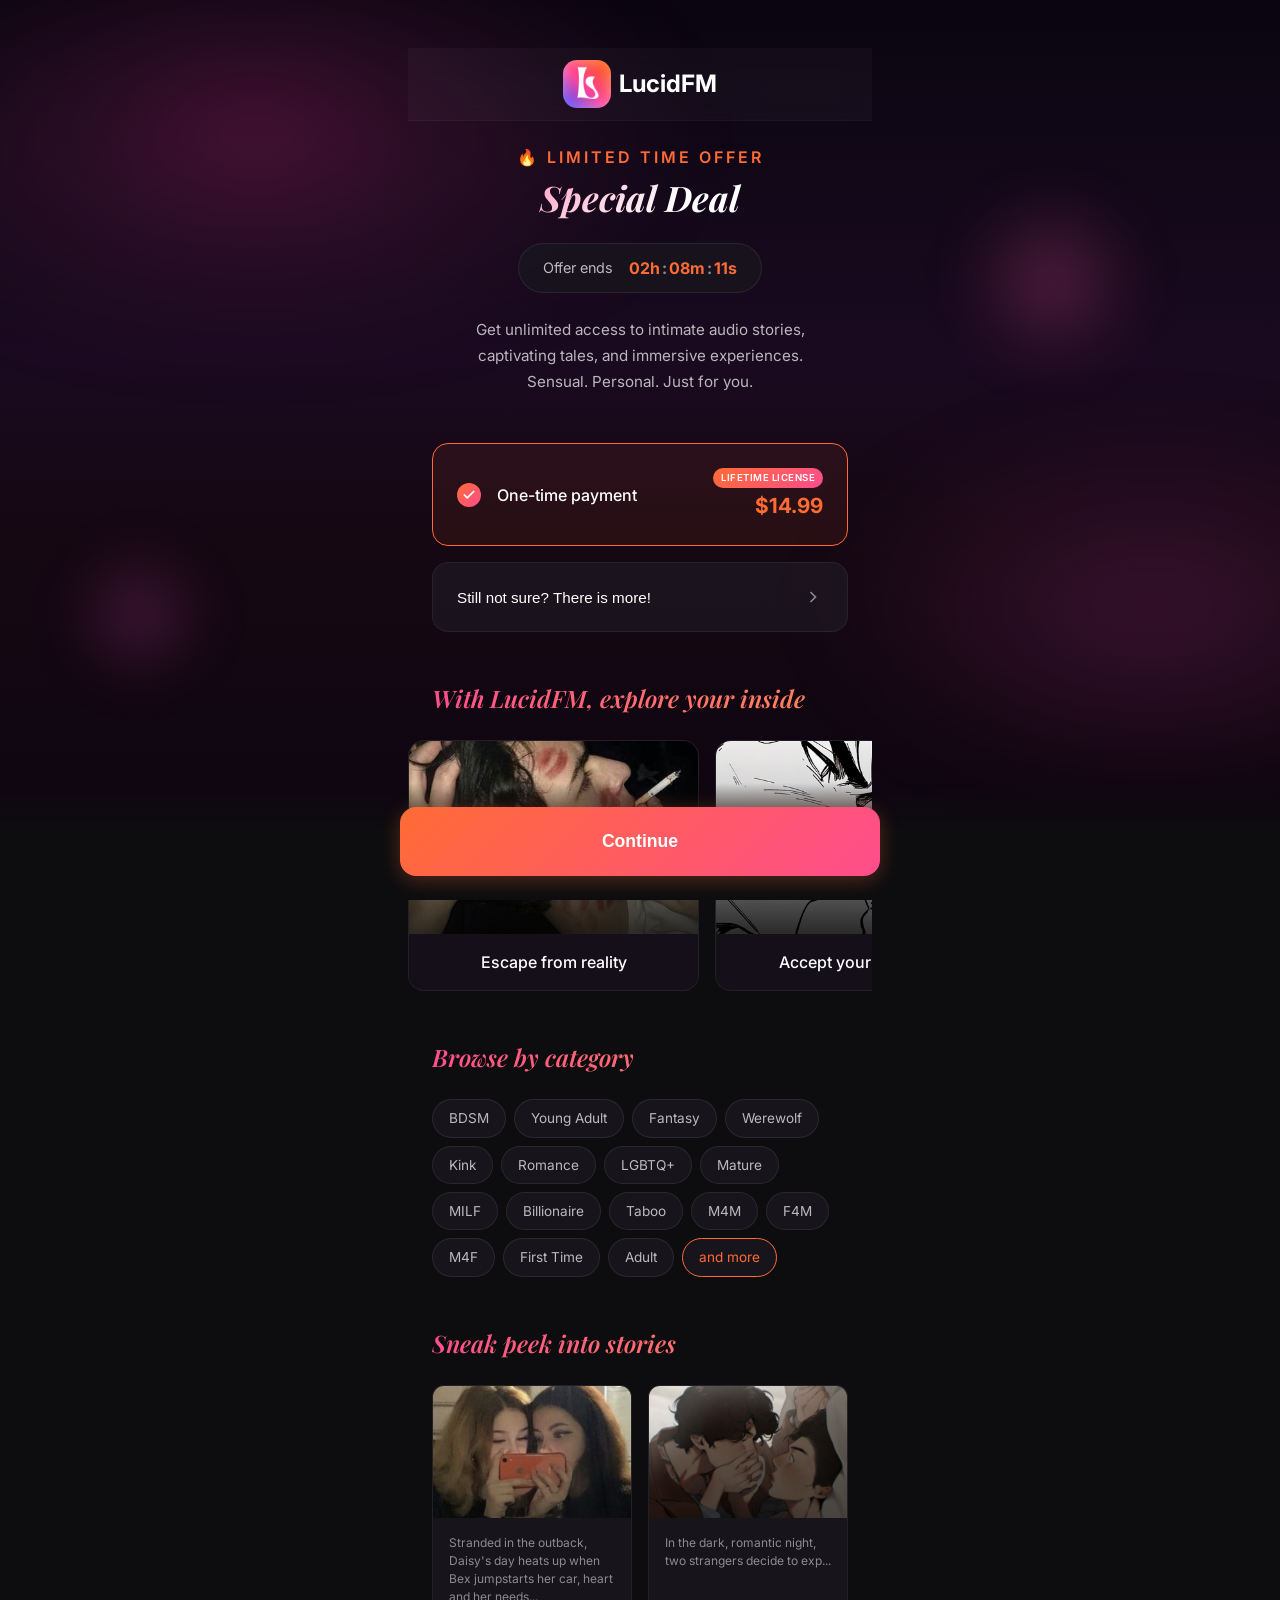
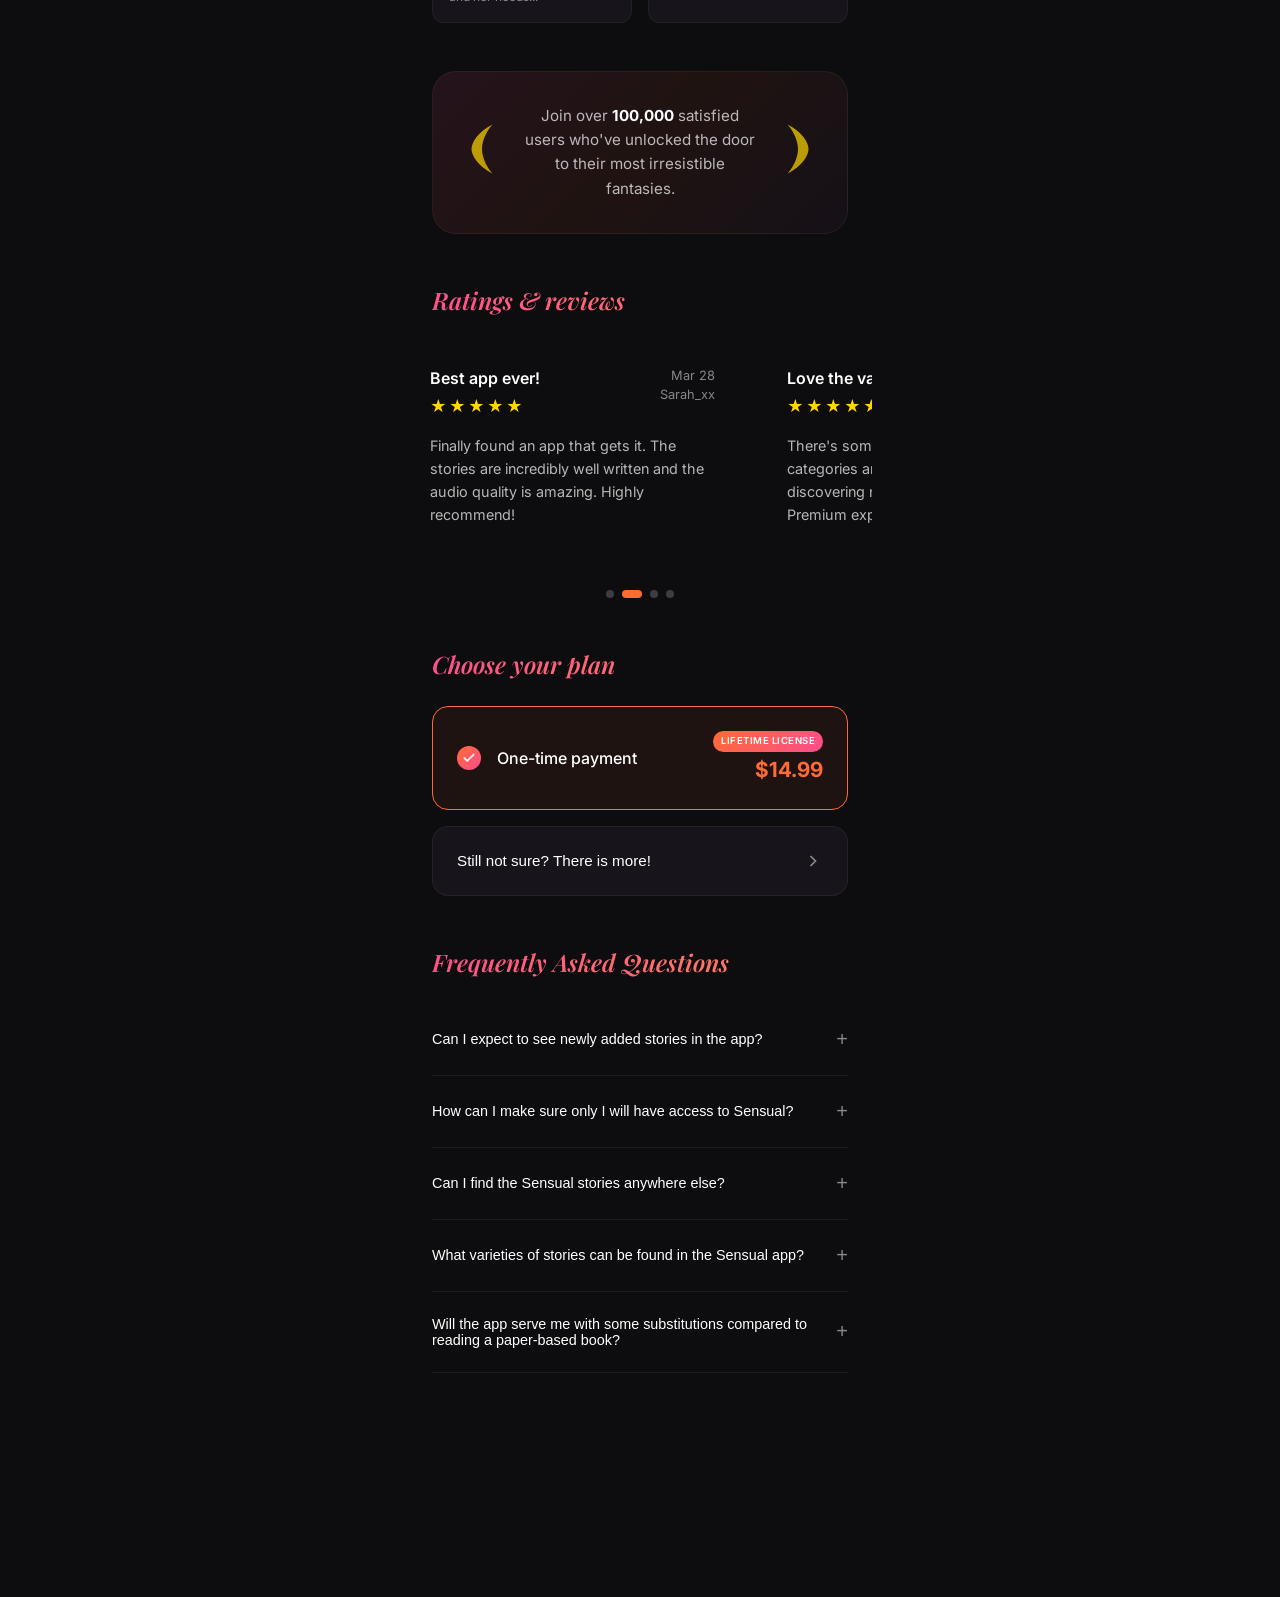
==== commit 6866afc2: "Restore local images and fix scaling for 450x300 aspect ratio" ====
--- a/index.html
+++ b/index.html
@@ -27,8 +27,7 @@
     <main class="app-container">
         <!-- Sticky Header -->
         <h1 class="brand-name">
-            <img src="https://images.unsplash.com/photo-1618005182384-a83a8bd57fbe?auto=format&fit=crop&w=128&q=80"
-                alt="LucidFM" class="brand-logo">
+            <img src="images/app_icon.webp" alt="LucidFM" class="brand-logo">
             LucidFM
         </h1>
 
--- a/styles.css
+++ b/styles.css
@@ -534,26 +534,27 @@
 
 .benefit-image {
     width: 100%;
-    aspect-ratio: 3/2;
-    /* Matches 600x400 */
+    aspect-ratio: 1.5;
+    /* Matches 450x300 */
     background-size: 100% 100%;
+    /* Shows the WHOLE image without cropping */
     background-position: center;
     position: relative;
 }
 
 .benefit-img-1 {
     background-image: linear-gradient(180deg, transparent 0%, rgba(0, 0, 0, 0.4) 100%),
-        url('https://images.unsplash.com/photo-1518133835878-5a93cc3f89e5?auto=format&fit=crop&w=800&q=80');
+        url('images/Leave A Mark So They Know (1).jpg');
 }
 
 .benefit-img-2 {
     background-image: linear-gradient(180deg, transparent 0%, rgba(0, 0, 0, 0.4) 100%),
-        url('https://images.unsplash.com/photo-1523438885200-e635ba2c371e?auto=format&fit=crop&w=800&q=80');
+        url('images/Pov Youre Dating Him.png');
 }
 
 .benefit-img-3 {
     background-image: linear-gradient(180deg, transparent 0%, rgba(0, 0, 0, 0.4) 100%),
-        url('https://images.unsplash.com/photo-1516724562728-afc824a36e84?auto=format&fit=crop&w=800&q=80');
+        url('images/Can I Keep Him Forever.png');
 }
 
 .benefit-overlay {
@@ -640,9 +641,10 @@
 
 .story-image {
     width: 100%;
-    aspect-ratio: 3/2;
-    /* Matches 600x400 */
+    aspect-ratio: 1.5;
+    /* Matches 450x300 */
     background-size: 100% 100%;
+    /* Shows the WHOLE image without cropping */
     background-position: center;
     position: relative;
     display: flex;
@@ -652,12 +654,12 @@
 
 .story-img-1 {
     background-image: linear-gradient(180deg, transparent 0%, rgba(0, 0, 0, 0.4) 100%),
-        url('https://images.unsplash.com/photo-1515549832467-d3b699a799b2?auto=format&fit=crop&w=600&q=80');
+        url('images/Mirror Selfie To Ruin Your Day (1).jpg');
 }
 
 .story-img-2 {
     background-image: linear-gradient(180deg, transparent 0%, rgba(0, 0, 0, 0.4) 100%),
-        url('https://images.unsplash.com/photo-1494790108377-be9c29b29330?auto=format&fit=crop&w=600&q=80');
+        url('images/Can I Keep Him Forever.png');
 }
 
 .story-badge {
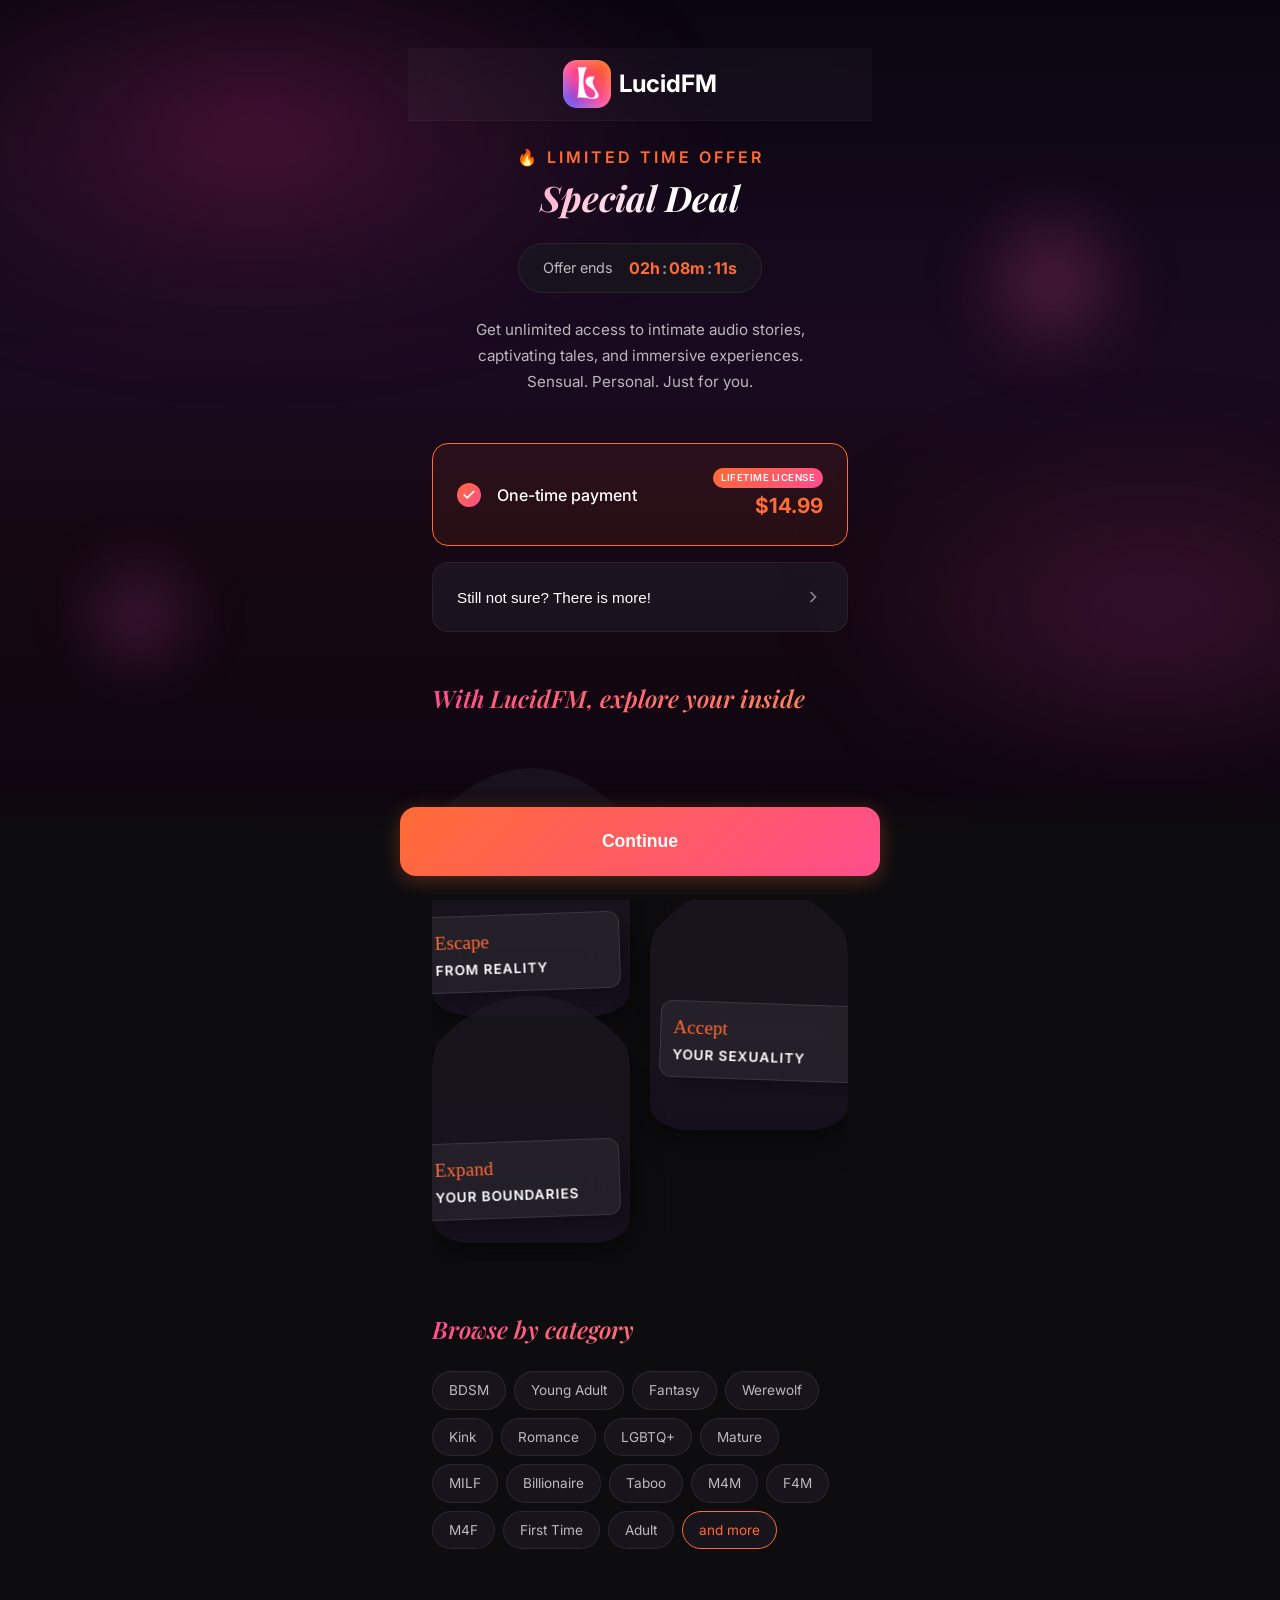
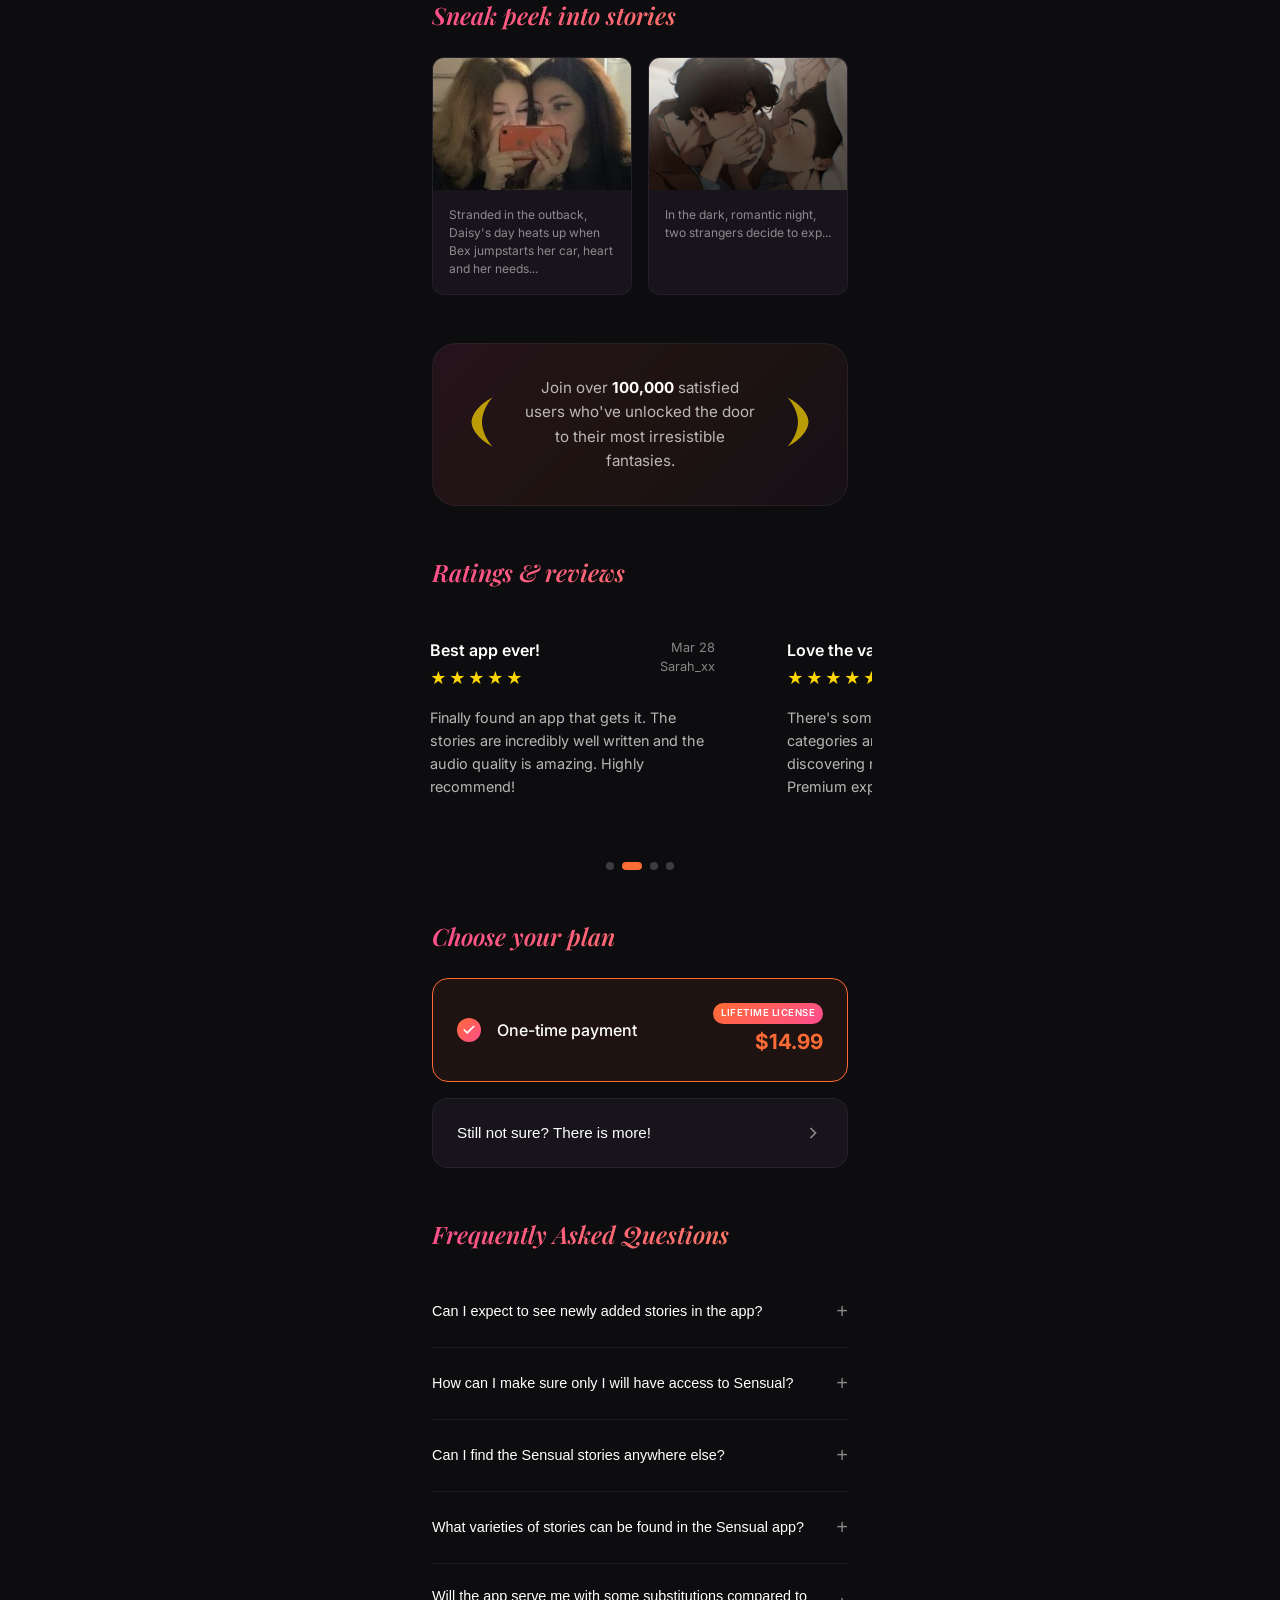
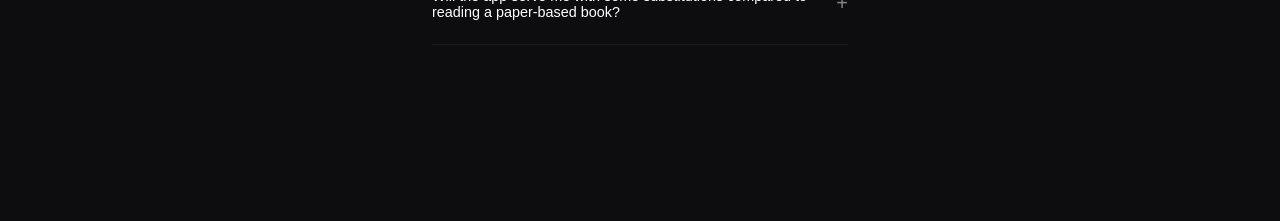
==== commit cbdb9c1b: "Artistic redesign of Benefits section with asymmetric grid and organic shapes" ====
--- a/index.html
+++ b/index.html
@@ -79,272 +79,285 @@
             </button>
         </section>
 
-        <!-- Benefits Section -->
-        <section class="benefits-section">
-            <section class="benefits-section">
-                <h2 class="section-title gradient-text">With LucidFM, explore your inside</h2>
-
-                <div class="benefits-slider">
-                    <div class="benefit-card">
-                        <div class="benefit-image benefit-img-1">
-                            <div class="benefit-overlay"></div>
+        <!-- Benefits Section - Artistic Layout -->
+        <section class="benefits-section-artistic">
+            <h2 class="section-title gradient-text">With LucidFM, explore your inside</h2>
+
+            <div class="artistic-grid">
+                <div class="artistic-item item-1">
+                    <div class="artistic-image-wrap">
+                        <div class="artistic-image benefit-img-1"></div>
+                        <div class="artistic-overlay"></div>
+                    </div>
+                    <div class="artistic-content">
+                        <span class="artistic-label">Escape</span>
+                        <p class="artistic-text">From reality</p>
+                    </div>
+                </div>
+
+                <div class="artistic-item item-2">
+                    <div class="artistic-image-wrap">
+                        <div class="artistic-image benefit-img-2"></div>
+                        <div class="artistic-overlay"></div>
+                    </div>
+                    <div class="artistic-content">
+                        <span class="artistic-label">Accept</span>
+                        <p class="artistic-text">Your sexuality</p>
+                    </div>
+                </div>
+
+                <div class="artistic-item item-3">
+                    <div class="artistic-image-wrap">
+                        <div class="artistic-image benefit-img-3"></div>
+                        <div class="artistic-overlay"></div>
+                    </div>
+                    <div class="artistic-content">
+                        <span class="artistic-label">Expand</span>
+                        <p class="artistic-text">Your boundaries</p>
+                    </div>
+                </div>
+            </div>
+        </section>
+
+        <!-- Categories Section -->
+        <section class="categories-section">
+            <h2 class="section-title gradient-text">Browse by category</h2>
+
+            <div class="categories-grid">
+                <span class="category-tag">BDSM</span>
+                <span class="category-tag">Young Adult</span>
+                <span class="category-tag">Fantasy</span>
+                <span class="category-tag">Werewolf</span>
+                <span class="category-tag">Kink</span>
+                <span class="category-tag">Romance</span>
+                <span class="category-tag">LGBTQ+</span>
+                <span class="category-tag">Mature</span>
+                <span class="category-tag">MILF</span>
+                <span class="category-tag">Billionaire</span>
+                <span class="category-tag">Taboo</span>
+                <span class="category-tag">M4M</span>
+                <span class="category-tag">F4M</span>
+                <span class="category-tag">M4F</span>
+                <span class="category-tag">First Time</span>
+                <span class="category-tag">Adult</span>
+                <span class="category-tag highlight">and more</span>
+            </div>
+        </section>
+
+        <!-- Stories Preview Section -->
+        <section class="stories-section">
+            <h2 class="section-title gradient-text">Sneak peek into stories</h2>
+
+            <div class="stories-grid">
+                <div class="story-card">
+                    <div class="story-image story-img-1">
+                        <!-- Badge Removed -->
+                    </div>
+                    <p class="story-description">Stranded in the outback, Daisy's day heats up when Bex jumpstarts
+                        her
+                        car, heart and her needs...</p>
+                </div>
+                <div class="story-card">
+                    <div class="story-image story-img-2"></div>
+                    <p class="story-description">In the dark, romantic night, two strangers decide to exp...</p>
+                </div>
+            </div>
+        </section>
+
+        <!-- Social Proof Banner -->
+        <section class="social-proof-section">
+            <div class="proof-card">
+                <div class="laurel laurel-left">
+                    <svg viewBox="0 0 40 80" fill="currentColor">
+                        <path d="M35 5c-5 5-15 20-15 35s10 30 15 35c-20-10-30-25-30-35s10-25 30-35z" />
+                    </svg>
+                </div>
+                <p class="proof-text">
+                    Join over <strong>100,000</strong> satisfied users who've unlocked the door to their most
+                    irresistible fantasies.
+                </p>
+                <div class="laurel laurel-right">
+                    <svg viewBox="0 0 40 80" fill="currentColor">
+                        <path d="M5 5c5 5 15 20 15 35s-10 30-15 35c20-10 30-25 30-35S25 15 5 5z" />
+                    </svg>
+                </div>
+            </div>
+        </section>
+
+        <!-- Reviews Section -->
+        <section class="reviews-section">
+            <h2 class="section-title gradient-text">Ratings & reviews</h2>
+
+            <div class="reviews-carousel">
+                <div class="reviews-track" id="reviewsTrack">
+                    <div class="review-card">
+                        <div class="review-header">
+                            <div class="review-title-area">
+                                <h3 class="review-title">Hot quality content</h3>
+                                <div class="stars">★★★★★</div>
+                            </div>
+                            <div class="review-meta">
+                                <span class="review-date">Apr 1</span>
+                                <span class="review-author">Molly18</span>
+                            </div>
                         </div>
-                        <p class="benefit-text">Escape from reality</p>
-                    </div>
-                    <div class="benefit-card">
-                        <div class="benefit-image benefit-img-2">
-                            <div class="benefit-overlay"></div>
+                        <p class="review-text">So I am new to Sensual but thrilled so far. Nice design, engaging
+                            stories
+                            and the images inside texts are priceless!!!!! Don't w...</p>
+                    </div>
+
+                    <div class="review-card">
+                        <div class="review-header">
+                            <div class="review-title-area">
+                                <h3 class="review-title">Best app ever!</h3>
+                                <div class="stars">★★★★★</div>
+                            </div>
+                            <div class="review-meta">
+                                <span class="review-date">Mar 28</span>
+                                <span class="review-author">Sarah_xx</span>
+                            </div>
                         </div>
-                        <p class="benefit-text">Accept your sexuality</p>
-                    </div>
-                    <div class="benefit-card">
-                        <div class="benefit-image benefit-img-3">
-                            <div class="benefit-overlay"></div>
+                        <p class="review-text">Finally found an app that gets it. The stories are incredibly well
+                            written and the audio quality is amazing. Highly recommend!</p>
+                    </div>
+
+                    <div class="review-card">
+                        <div class="review-header">
+                            <div class="review-title-area">
+                                <h3 class="review-title">Love the variety</h3>
+                                <div class="stars">★★★★★</div>
+                            </div>
+                            <div class="review-meta">
+                                <span class="review-date">Mar 25</span>
+                                <span class="review-author">Anonymous</span>
+                            </div>
                         </div>
-                        <p class="benefit-text">Expand your boundaries</p>
-                    </div>
-                </div>
-            </section>
-
-            <!-- Categories Section -->
-            <section class="categories-section">
-                <h2 class="section-title gradient-text">Browse by category</h2>
-
-                <div class="categories-grid">
-                    <span class="category-tag">BDSM</span>
-                    <span class="category-tag">Young Adult</span>
-                    <span class="category-tag">Fantasy</span>
-                    <span class="category-tag">Werewolf</span>
-                    <span class="category-tag">Kink</span>
-                    <span class="category-tag">Romance</span>
-                    <span class="category-tag">LGBTQ+</span>
-                    <span class="category-tag">Mature</span>
-                    <span class="category-tag">MILF</span>
-                    <span class="category-tag">Billionaire</span>
-                    <span class="category-tag">Taboo</span>
-                    <span class="category-tag">M4M</span>
-                    <span class="category-tag">F4M</span>
-                    <span class="category-tag">M4F</span>
-                    <span class="category-tag">First Time</span>
-                    <span class="category-tag">Adult</span>
-                    <span class="category-tag highlight">and more</span>
-                </div>
-            </section>
-
-            <!-- Stories Preview Section -->
-            <section class="stories-section">
-                <h2 class="section-title gradient-text">Sneak peek into stories</h2>
-
-                <div class="stories-grid">
-                    <div class="story-card">
-                        <div class="story-image story-img-1">
-                            <!-- Badge Removed -->
+                        <p class="review-text">There's something for everyone here. The categories are great and I
+                            love
+                            discovering new stories every day. Premium experience!</p>
+                    </div>
+
+                    <div class="review-card">
+                        <div class="review-header">
+                            <div class="review-title-area">
+                                <h3 class="review-title">Worth every penny</h3>
+                                <div class="stars">★★★★★</div>
+                            </div>
+                            <div class="review-meta">
+                                <span class="review-date">Mar 20</span>
+                                <span class="review-author">NightOwl22</span>
+                            </div>
                         </div>
-                        <p class="story-description">Stranded in the outback, Daisy's day heats up when Bex jumpstarts
-                            her
-                            car, heart and her needs...</p>
-                    </div>
-                    <div class="story-card">
-                        <div class="story-image story-img-2"></div>
-                        <p class="story-description">In the dark, romantic night, two strangers decide to exp...</p>
-                    </div>
-                </div>
-            </section>
-
-            <!-- Social Proof Banner -->
-            <section class="social-proof-section">
-                <div class="proof-card">
-                    <div class="laurel laurel-left">
-                        <svg viewBox="0 0 40 80" fill="currentColor">
-                            <path d="M35 5c-5 5-15 20-15 35s10 30 15 35c-20-10-30-25-30-35s10-25 30-35z" />
-                        </svg>
-                    </div>
-                    <p class="proof-text">
-                        Join over <strong>100,000</strong> satisfied users who've unlocked the door to their most
-                        irresistible fantasies.
-                    </p>
-                    <div class="laurel laurel-right">
-                        <svg viewBox="0 0 40 80" fill="currentColor">
-                            <path d="M5 5c5 5 15 20 15 35s-10 30-15 35c20-10 30-25 30-35S25 15 5 5z" />
-                        </svg>
-                    </div>
-                </div>
-            </section>
-
-            <!-- Reviews Section -->
-            <section class="reviews-section">
-                <h2 class="section-title gradient-text">Ratings & reviews</h2>
-
-                <div class="reviews-carousel">
-                    <div class="reviews-track" id="reviewsTrack">
-                        <div class="review-card">
-                            <div class="review-header">
-                                <div class="review-title-area">
-                                    <h3 class="review-title">Hot quality content</h3>
-                                    <div class="stars">★★★★★</div>
-                                </div>
-                                <div class="review-meta">
-                                    <span class="review-date">Apr 1</span>
-                                    <span class="review-author">Molly18</span>
-                                </div>
-                            </div>
-                            <p class="review-text">So I am new to Sensual but thrilled so far. Nice design, engaging
-                                stories
-                                and the images inside texts are priceless!!!!! Don't w...</p>
-                        </div>
-
-                        <div class="review-card">
-                            <div class="review-header">
-                                <div class="review-title-area">
-                                    <h3 class="review-title">Best app ever!</h3>
-                                    <div class="stars">★★★★★</div>
-                                </div>
-                                <div class="review-meta">
-                                    <span class="review-date">Mar 28</span>
-                                    <span class="review-author">Sarah_xx</span>
-                                </div>
-                            </div>
-                            <p class="review-text">Finally found an app that gets it. The stories are incredibly well
-                                written and the audio quality is amazing. Highly recommend!</p>
-                        </div>
-
-                        <div class="review-card">
-                            <div class="review-header">
-                                <div class="review-title-area">
-                                    <h3 class="review-title">Love the variety</h3>
-                                    <div class="stars">★★★★★</div>
-                                </div>
-                                <div class="review-meta">
-                                    <span class="review-date">Mar 25</span>
-                                    <span class="review-author">Anonymous</span>
-                                </div>
-                            </div>
-                            <p class="review-text">There's something for everyone here. The categories are great and I
-                                love
-                                discovering new stories every day. Premium experience!</p>
-                        </div>
-
-                        <div class="review-card">
-                            <div class="review-header">
-                                <div class="review-title-area">
-                                    <h3 class="review-title">Worth every penny</h3>
-                                    <div class="stars">★★★★★</div>
-                                </div>
-                                <div class="review-meta">
-                                    <span class="review-date">Mar 20</span>
-                                    <span class="review-author">NightOwl22</span>
-                                </div>
-                            </div>
-                            <p class="review-text">The lifetime license is such a steal. I've been using it for a month
-                                and
-                                the new content keeps coming. Best purchase I've made!</p>
-                        </div>
-                    </div>
-
-                    <div class="carousel-dots">
-                        <span class="dot"></span>
-                        <span class="dot"></span>
-                        <span class="dot active"></span>
-                        <span class="dot"></span>
-                    </div>
-                </div>
-            </section>
-
-            <!-- Choose Your Plan Section -->
-            <section class="plan-section">
-                <h2 class="section-title gradient-text">Choose your plan</h2>
-
-                <div class="pricing-card selected">
-                    <div class="check-circle">
-                        <svg viewBox="0 0 24 24" fill="none">
-                            <path d="M20 6L9 17L4 12" stroke="currentColor" stroke-width="3" stroke-linecap="round"
-                                stroke-linejoin="round" />
-                        </svg>
-                    </div>
-                    <span class="plan-name">One-time payment</span>
-                    <div class="price-tag">
-                        <span class="lifetime-badge">Lifetime License</span>
-                        <span class="price">$14.99</span>
-                    </div>
-                </div>
-
-                <button class="more-options-btn">
-                    <span>Still not sure? There is more!</span>
-                    <svg viewBox="0 0 24 24" fill="none" stroke="currentColor" stroke-width="2">
-                        <path d="M9 18l6-6-6-6" />
+                        <p class="review-text">The lifetime license is such a steal. I've been using it for a month
+                            and
+                            the new content keeps coming. Best purchase I've made!</p>
+                    </div>
+                </div>
+
+                <div class="carousel-dots">
+                    <span class="dot"></span>
+                    <span class="dot"></span>
+                    <span class="dot active"></span>
+                    <span class="dot"></span>
+                </div>
+            </div>
+        </section>
+
+        <!-- Choose Your Plan Section -->
+        <section class="plan-section">
+            <h2 class="section-title gradient-text">Choose your plan</h2>
+
+            <div class="pricing-card selected">
+                <div class="check-circle">
+                    <svg viewBox="0 0 24 24" fill="none">
+                        <path d="M20 6L9 17L4 12" stroke="currentColor" stroke-width="3" stroke-linecap="round"
+                            stroke-linejoin="round" />
                     </svg>
-                </button>
-            </section>
-
-            <!-- FAQ Section -->
-            <section class="faq-section">
-                <h2 class="section-title gradient-text">Frequently Asked Questions</h2>
-
-                <div class="faq-list">
-                    <div class="faq-item">
-                        <button class="faq-question">
-                            <span>Can I expect to see newly added stories in the app?</span>
-                            <span class="faq-icon">+</span>
-                        </button>
-                        <div class="faq-answer">
-                            <p>Yes! We add new stories every week to keep your experience fresh and exciting. You'll
-                                always
-                                have something new to discover.</p>
-                        </div>
-                    </div>
-
-                    <div class="faq-item">
-                        <button class="faq-question">
-                            <span>How can I make sure only I will have access to Sensual?</span>
-                            <span class="faq-icon">+</span>
-                        </button>
-                        <div class="faq-answer">
-                            <p>Your account is protected with industry-standard encryption. You can also enable PIN or
-                                biometric lock for extra privacy.</p>
-                        </div>
-                    </div>
-
-                    <div class="faq-item">
-                        <button class="faq-question">
-                            <span>Can I find the Sensual stories anywhere else?</span>
-                            <span class="faq-icon">+</span>
-                        </button>
-                        <div class="faq-answer">
-                            <p>No, our stories are exclusive to the Sensual app and cannot be found anywhere else.
-                                They're
-                                created specifically for our community.</p>
-                        </div>
-                    </div>
-
-                    <div class="faq-item">
-                        <button class="faq-question">
-                            <span>What varieties of stories can be found in the Sensual app?</span>
-                            <span class="faq-icon">+</span>
-                        </button>
-                        <div class="faq-answer">
-                            <p>We offer a wide range of categories including Romance, Fantasy, BDSM, LGBTQ+, and many
-                                more
-                                to suit all preferences.</p>
-                        </div>
-                    </div>
-
-                    <div class="faq-item">
-                        <button class="faq-question">
-                            <span>Will the app serve me with some substitutions compared to reading a paper-based
-                                book?</span>
-                            <span class="faq-icon">+</span>
-                        </button>
-                        <div class="faq-answer">
-                            <p>Absolutely! Our app offers audio narration, interactive elements, and immersive features
-                                that
-                                traditional books cannot provide.</p>
-                        </div>
-                    </div>
-                </div>
-            </section>
-
-            <!-- Spacer for fixed button -->
-            <div class="bottom-spacer"></div>
+                </div>
+                <span class="plan-name">One-time payment</span>
+                <div class="price-tag">
+                    <span class="lifetime-badge">Lifetime License</span>
+                    <span class="price">$14.99</span>
+                </div>
+            </div>
+
+            <button class="more-options-btn">
+                <span>Still not sure? There is more!</span>
+                <svg viewBox="0 0 24 24" fill="none" stroke="currentColor" stroke-width="2">
+                    <path d="M9 18l6-6-6-6" />
+                </svg>
+            </button>
+        </section>
+
+        <!-- FAQ Section -->
+        <section class="faq-section">
+            <h2 class="section-title gradient-text">Frequently Asked Questions</h2>
+
+            <div class="faq-list">
+                <div class="faq-item">
+                    <button class="faq-question">
+                        <span>Can I expect to see newly added stories in the app?</span>
+                        <span class="faq-icon">+</span>
+                    </button>
+                    <div class="faq-answer">
+                        <p>Yes! We add new stories every week to keep your experience fresh and exciting. You'll
+                            always
+                            have something new to discover.</p>
+                    </div>
+                </div>
+
+                <div class="faq-item">
+                    <button class="faq-question">
+                        <span>How can I make sure only I will have access to Sensual?</span>
+                        <span class="faq-icon">+</span>
+                    </button>
+                    <div class="faq-answer">
+                        <p>Your account is protected with industry-standard encryption. You can also enable PIN or
+                            biometric lock for extra privacy.</p>
+                    </div>
+                </div>
+
+                <div class="faq-item">
+                    <button class="faq-question">
+                        <span>Can I find the Sensual stories anywhere else?</span>
+                        <span class="faq-icon">+</span>
+                    </button>
+                    <div class="faq-answer">
+                        <p>No, our stories are exclusive to the Sensual app and cannot be found anywhere else.
+                            They're
+                            created specifically for our community.</p>
+                    </div>
+                </div>
+
+                <div class="faq-item">
+                    <button class="faq-question">
+                        <span>What varieties of stories can be found in the Sensual app?</span>
+                        <span class="faq-icon">+</span>
+                    </button>
+                    <div class="faq-answer">
+                        <p>We offer a wide range of categories including Romance, Fantasy, BDSM, LGBTQ+, and many
+                            more
+                            to suit all preferences.</p>
+                    </div>
+                </div>
+
+                <div class="faq-item">
+                    <button class="faq-question">
+                        <span>Will the app serve me with some substitutions compared to reading a paper-based
+                            book?</span>
+                        <span class="faq-icon">+</span>
+                    </button>
+                    <div class="faq-answer">
+                        <p>Absolutely! Our app offers audio narration, interactive elements, and immersive features
+                            that
+                            traditional books cannot provide.</p>
+                    </div>
+                </div>
+            </div>
+        </section>
+
+        <!-- Spacer for fixed button -->
+        <div class="bottom-spacer"></div>
     </main>
 
     <!-- Fixed Continue Button -->
--- a/styles.css
+++ b/styles.css
@@ -502,73 +502,136 @@
     background-clip: text;
 }
 
-/* === Benefits Section === */
-.benefits-section {
+/* === Artistic Benefits Section === */
+.benefits-section-artistic {
     margin-bottom: var(--space-xl);
-}
-
-.benefits-slider {
-    display: flex;
-    gap: var(--space-sm);
-    overflow-x: auto;
-    scroll-snap-type: x mandatory;
-    scrollbar-width: none;
-    -ms-overflow-style: none;
-    margin: 0 calc(-1 * var(--space-md));
-    padding: 0 var(--space-md);
-}
-
-.benefits-slider::-webkit-scrollbar {
-    display: none;
-}
-
-.benefit-card {
-    flex-shrink: 0;
-    width: 85%;
-    scroll-snap-align: start;
-    border-radius: var(--radius-lg);
+    position: relative;
     overflow: hidden;
+}
+
+.artistic-grid {
+    display: grid;
+    grid-template-columns: repeat(2, 1fr);
+    grid-template-rows: auto auto;
+    gap: 20px;
+    margin-top: var(--space-lg);
+}
+
+.artistic-item {
+    position: relative;
+    display: flex;
+    flex-direction: column;
+    transition: transform 0.5s cubic-bezier(0.165, 0.84, 0.44, 1);
+}
+
+.artistic-item.item-1 {
+    grid-column: 1 / 2;
+    grid-row: 1 / 2;
+    transform: translateY(20px);
+}
+
+.artistic-item.item-2 {
+    grid-column: 2 / 3;
+    grid-row: 1 / 3;
+    align-self: center;
+}
+
+.artistic-item.item-3 {
+    grid-column: 1 / 2;
+    grid-row: 2 / 3;
+    transform: translateY(-20px);
+}
+
+.artistic-image-wrap {
+    position: relative;
+    width: 100%;
+    overflow: hidden;
+    /* Beautiful Arch/Organic Shape */
+    clip-path: ellipse(80% 100% at 50% 100%);
+    border-radius: 40% 40% 20% 20% / 30% 30% 10% 10%;
+    box-shadow: 0 10px 30px rgba(0, 0, 0, 0.5);
     background: var(--color-bg-card);
-    border: 1px solid rgba(255, 255, 255, 0.05);
-}
-
-.benefit-image {
+}
+
+.artistic-image {
     width: 100%;
-    aspect-ratio: 1.5;
-    /* Matches 450x300 */
-    background-size: 100% 100%;
-    /* Shows the WHOLE image without cropping */
+    aspect-ratio: 0.8;
+    /* Portrait feel for artistic look */
+    background-size: cover;
     background-position: center;
-    position: relative;
-}
-
-.benefit-img-1 {
-    background-image: linear-gradient(180deg, transparent 0%, rgba(0, 0, 0, 0.4) 100%),
-        url('images/Leave A Mark So They Know (1).jpg');
-}
-
-.benefit-img-2 {
-    background-image: linear-gradient(180deg, transparent 0%, rgba(0, 0, 0, 0.4) 100%),
-        url('images/Pov Youre Dating Him.png');
-}
-
-.benefit-img-3 {
-    background-image: linear-gradient(180deg, transparent 0%, rgba(0, 0, 0, 0.4) 100%),
-        url('images/Can I Keep Him Forever.png');
-}
-
-.benefit-overlay {
+    transition: transform 1.2s ease;
+}
+
+.artistic-item:hover .artistic-image {
+    transform: scale(1.1);
+}
+
+.artistic-content {
+    position: absolute;
+    bottom: 10%;
+    left: -5%;
+    right: 5%;
+    padding: 12px;
+    background: rgba(255, 255, 255, 0.05);
+    backdrop-filter: blur(15px);
+    -webkit-backdrop-filter: blur(15px);
+    border: 1px solid rgba(255, 255, 255, 0.1);
+    border-radius: var(--radius-md);
+    z-index: 2;
+    transform: rotate(-2deg);
+    pointer-events: none;
+    box-shadow: 10px 10px 20px rgba(0, 0, 0, 0.3);
+}
+
+.item-2 .artistic-content {
+    left: 5%;
+    right: -5%;
+    transform: rotate(2deg);
+    bottom: 20%;
+}
+
+.artistic-label {
+    display: block;
+    font-family: var(--font-script);
+    font-size: 1.2rem;
+    color: var(--color-flame);
+    margin-bottom: 2px;
+}
+
+.artistic-text {
+    font-size: 0.85rem;
+    font-weight: 600;
+    text-transform: uppercase;
+    letter-spacing: 1px;
+    color: var(--color-text-primary);
+}
+
+.artistic-overlay {
     position: absolute;
     inset: 0;
-    background: linear-gradient(180deg, transparent 40%, rgba(0, 0, 0, 0.7) 100%);
-}
-
-.benefit-text {
-    padding: var(--space-sm) var(--space-md);
-    font-size: 1rem;
-    font-weight: 500;
-    text-align: center;
-    background: rgba(20, 15, 25, 0.9);
+    background: linear-gradient(to bottom, transparent 40%, rgba(20, 10, 30, 0.4));
+    pointer-events: none;
+}
+
+/* Floating Animation */
+@keyframes artisticFloat {
+
+    0%,
+    100% {
+        transform: translateY(0px) rotate(0deg);
+    }
+
+    50% {
+        transform: translateY(-10px) rotate(1deg);
+    }
+}
+
+.artistic-item:nth-child(even) {
+    animation: artisticFloat 6s ease-in-out infinite;
+}
+
+.artistic-item:nth-child(odd) {
+    animation: artisticFloat 7s ease-in-out infinite reverse;
 }
 
 /* === Categories Section === */
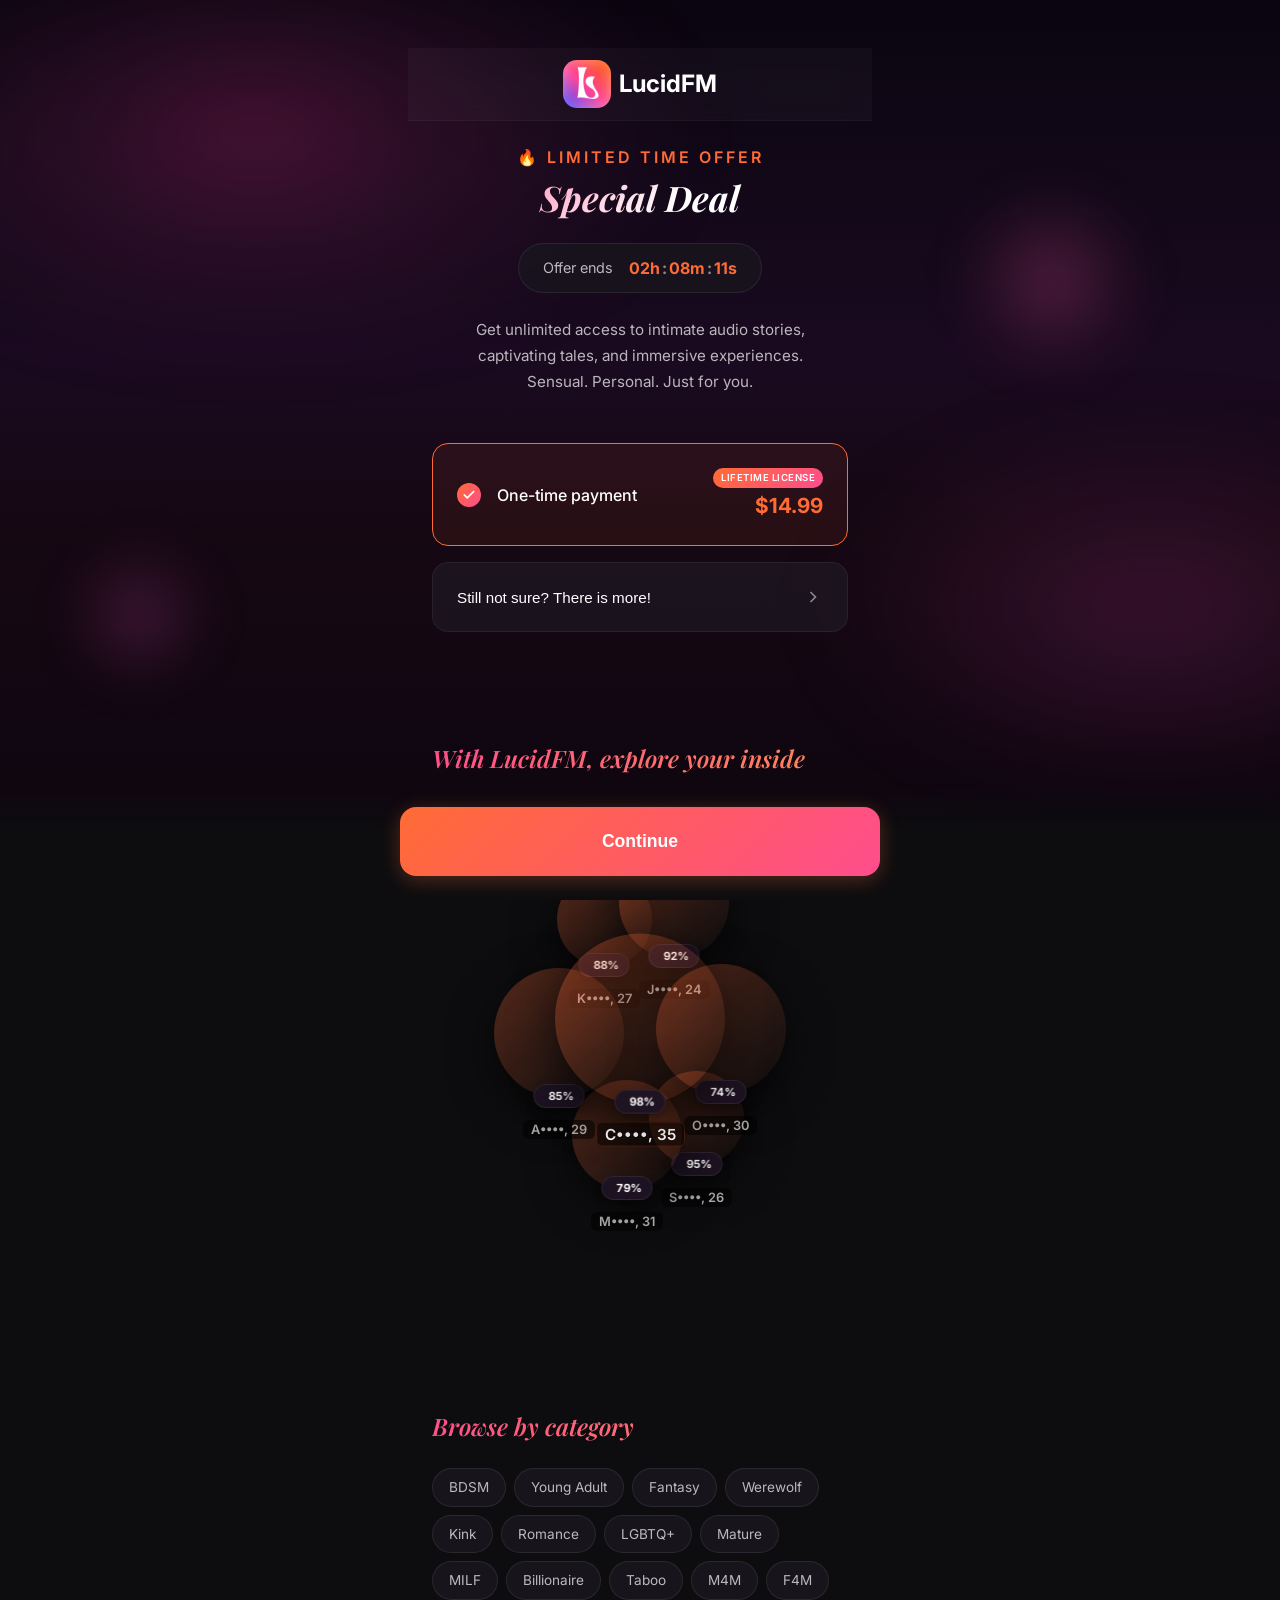
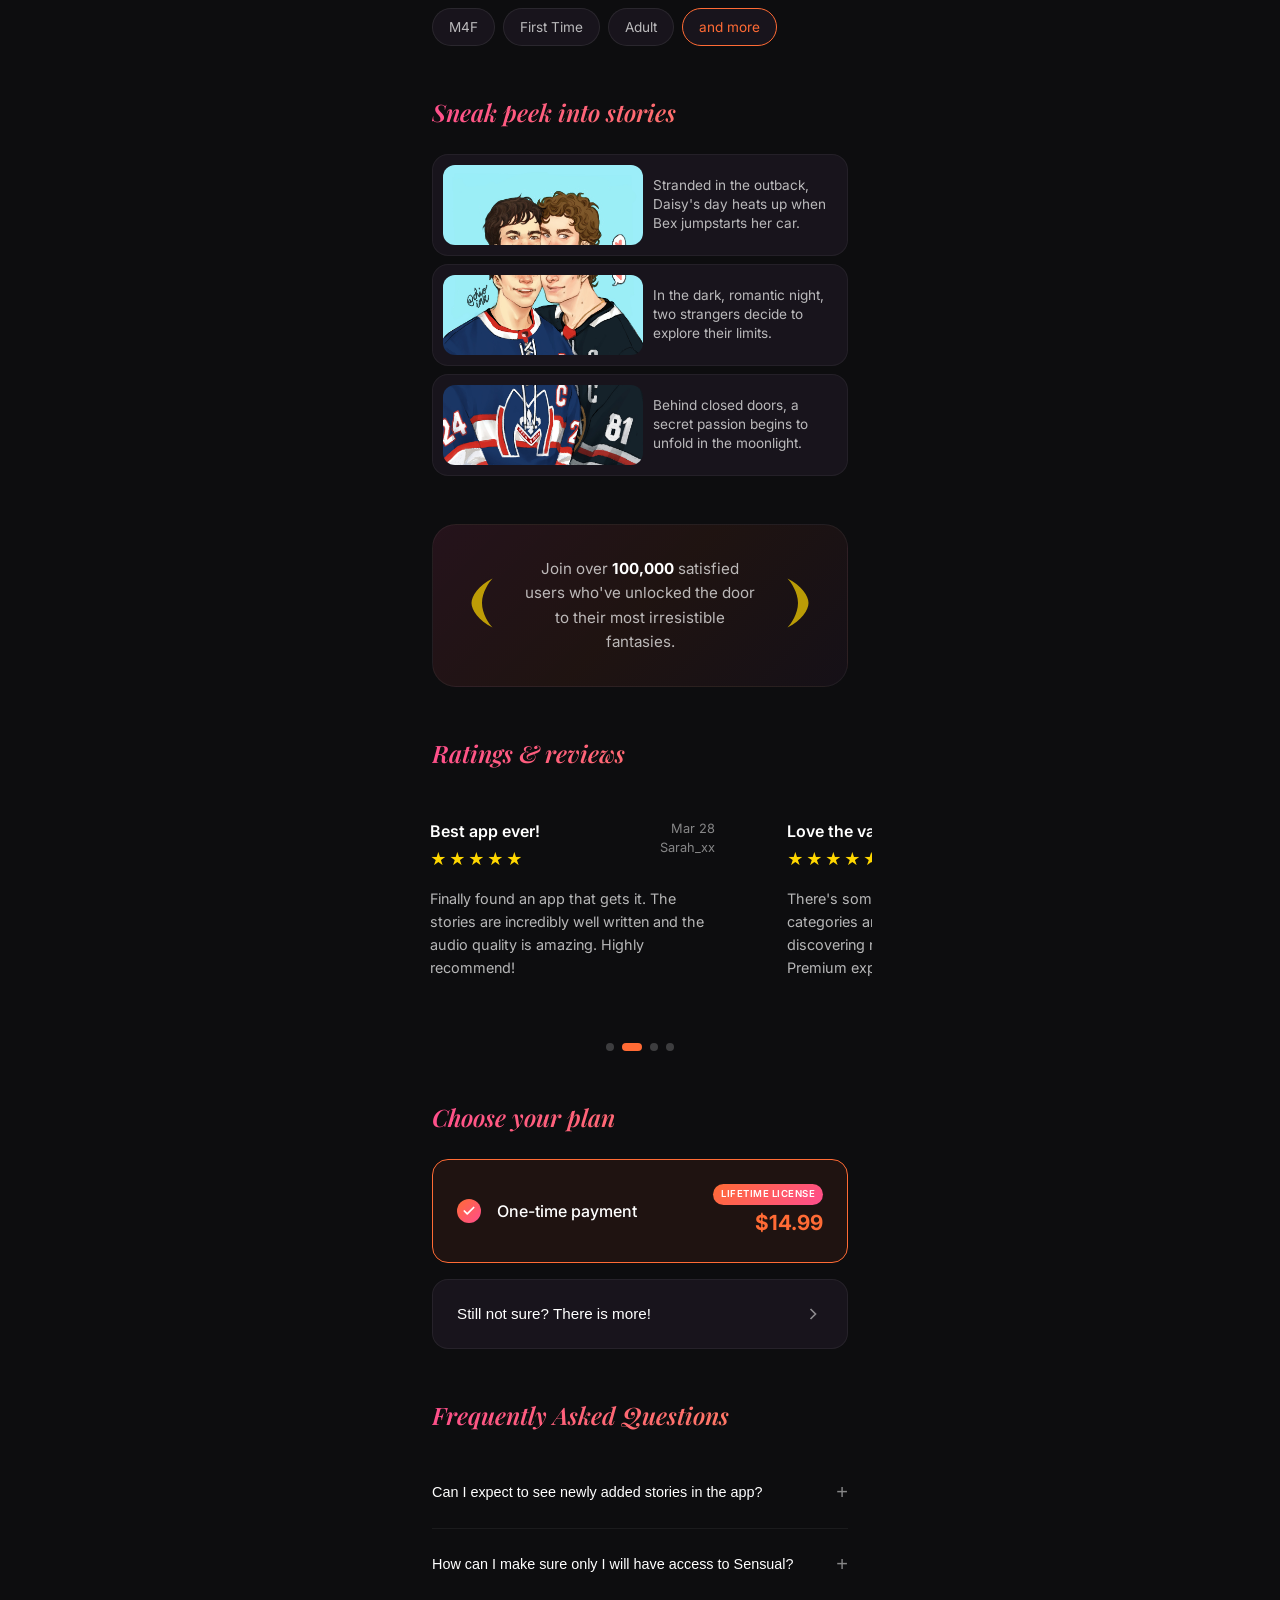
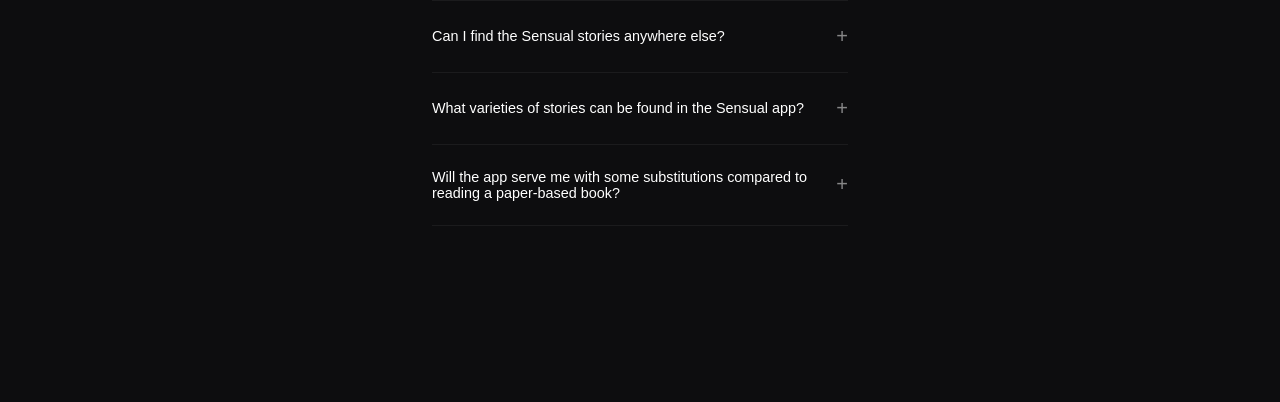
==== commit 44837c40: "Final circular audio layout with 11 pulsing circles and horizontal triptych story layout" ====
--- a/index.html
+++ b/index.html
@@ -83,38 +83,79 @@
         <section class="benefits-section-artistic">
             <h2 class="section-title gradient-text">With LucidFM, explore your inside</h2>
 
-            <div class="artistic-grid">
-                <div class="artistic-item item-1">
-                    <div class="artistic-image-wrap">
-                        <div class="artistic-image benefit-img-1"></div>
-                        <div class="artistic-overlay"></div>
-                    </div>
-                    <div class="artistic-content">
-                        <span class="artistic-label">Escape</span>
-                        <p class="artistic-text">From reality</p>
-                    </div>
-                </div>
-
-                <div class="artistic-item item-2">
-                    <div class="artistic-image-wrap">
-                        <div class="artistic-image benefit-img-2"></div>
-                        <div class="artistic-overlay"></div>
-                    </div>
-                    <div class="artistic-content">
-                        <span class="artistic-label">Accept</span>
-                        <p class="artistic-text">Your sexuality</p>
-                    </div>
-                </div>
-
-                <div class="artistic-item item-3">
-                    <div class="artistic-image-wrap">
-                        <div class="artistic-image benefit-img-3"></div>
-                        <div class="artistic-overlay"></div>
-                    </div>
-                    <div class="artistic-content">
-                        <span class="artistic-label">Expand</span>
-                        <p class="artistic-text">Your boundaries</p>
-                    </div>
+            <div class="audio-circles-cluster">
+                <!-- Center Main Circle -->
+                <div class="audio-circle-item circle-main">
+                    <div class="circle-image-wrap">
+                        <div class="circle-image benefit-img-1"></div>
+                        <div class="circle-badge"><i class="fas fa-heart"></i> 98%</div>
+                    </div>
+                    <div class="circle-info">
+                        <span class="circle-name">C••••, 35</span>
+                    </div>
+                </div>
+
+                <!-- Cluster surrounding circles -->
+                <div class="audio-circle-item circle-left">
+                    <div class="circle-image-wrap">
+                        <div class="circle-image benefit-img-2"></div>
+                        <div class="circle-badge"><i class="fas fa-heart"></i> 85%</div>
+                    </div>
+                    <div class="circle-info"><span class="circle-name">A••••, 29</span></div>
+                </div>
+
+                <div class="audio-circle-item circle-right">
+                    <div class="circle-image-wrap">
+                        <div class="circle-image benefit-img-3"></div>
+                        <div class="circle-badge"><i class="fas fa-heart"></i> 74%</div>
+                    </div>
+                    <div class="circle-info"><span class="circle-name">O••••, 30</span></div>
+                </div>
+
+                <div class="audio-circle-item circle-mid-top">
+                    <div class="circle-image-wrap">
+                        <div class="circle-image benefit-img-1"></div>
+                        <div class="circle-badge"><i class="fas fa-heart"></i> 92%</div>
+                    </div>
+                    <div class="circle-info"><span class="circle-name">J••••, 24</span></div>
+                </div>
+
+                <div class="audio-circle-item circle-mid-bottom">
+                    <div class="circle-image-wrap">
+                        <div class="circle-image benefit-img-2"></div>
+                        <div class="circle-badge"><i class="fas fa-heart"></i> 79%</div>
+                    </div>
+                    <div class="circle-info"><span class="circle-name">M••••, 31</span></div>
+                </div>
+
+                <div class="audio-circle-item circle-top-left">
+                    <div class="circle-image-wrap">
+                        <div class="circle-image benefit-img-3"></div>
+                        <div class="circle-badge"><i class="fas fa-heart"></i> 88%</div>
+                    </div>
+                    <div class="circle-info"><span class="circle-name">K••••, 27</span></div>
+                </div>
+
+                <div class="audio-circle-item circle-bottom-right">
+                    <div class="circle-image-wrap">
+                        <div class="circle-image benefit-img-1"></div>
+                        <div class="circle-badge"><i class="fas fa-heart"></i> 95%</div>
+                    </div>
+                    <div class="circle-info"><span class="circle-name">S••••, 26</span></div>
+                </div>
+
+                <!-- Background Small Circles -->
+                <div class="audio-circle-item circle-bg-1">
+                    <div class="circle-image benefit-img-1"></div>
+                </div>
+                <div class="audio-circle-item circle-bg-2">
+                    <div class="circle-image benefit-img-2"></div>
+                </div>
+                <div class="audio-circle-item circle-bg-3">
+                    <div class="circle-image benefit-img-3"></div>
+                </div>
+                <div class="audio-circle-item circle-bg-4">
+                    <div class="circle-image benefit-img-2"></div>
                 </div>
             </div>
         </section>
@@ -148,18 +189,21 @@
         <section class="stories-section">
             <h2 class="section-title gradient-text">Sneak peek into stories</h2>
 
-            <div class="stories-grid">
-                <div class="story-card">
-                    <div class="story-image story-img-1">
-                        <!-- Badge Removed -->
-                    </div>
-                    <p class="story-description">Stranded in the outback, Daisy's day heats up when Bex jumpstarts
-                        her
-                        car, heart and her needs...</p>
-                </div>
-                <div class="story-card">
-                    <div class="story-image story-img-2"></div>
-                    <p class="story-description">In the dark, romantic night, two strangers decide to exp...</p>
+            <div class="stories-grid triptych">
+                <div class="story-card triptych-part-1">
+                    <div class="story-image story-triptych"></div>
+                    <p class="story-description">Stranded in the outback, Daisy's day heats up when Bex jumpstarts her
+                        car.</p>
+                </div>
+                <div class="story-card triptych-part-2">
+                    <div class="story-image story-triptych"></div>
+                    <p class="story-description">In the dark, romantic night, two strangers decide to explore their
+                        limits.</p>
+                </div>
+                <div class="story-card triptych-part-3">
+                    <div class="story-image story-triptych"></div>
+                    <p class="story-description">Behind closed doors, a secret passion begins to unfold in the
+                        moonlight.</p>
                 </div>
             </div>
         </section>
--- a/styles.css
+++ b/styles.css
@@ -502,137 +502,272 @@
     background-clip: text;
 }
 
-/* === Artistic Benefits Section === */
+/* === Circular Audio Cluster Benefits Section === */
 .benefits-section-artistic {
     margin-bottom: var(--space-xl);
+    padding: 60px 0;
+    overflow: hidden;
+}
+
+.audio-circles-cluster {
     position: relative;
-    overflow: hidden;
-}
-
-.artistic-grid {
-    display: grid;
-    grid-template-columns: repeat(2, 1fr);
-    grid-template-rows: auto auto;
-    gap: 20px;
-    margin-top: var(--space-lg);
-}
-
-.artistic-item {
+    height: 480px;
+    /* Taller for spread-out floating feel */
+    margin: 20px auto;
+    display: flex;
+    justify-content: center;
+    align-items: center;
+}
+
+.audio-circle-item {
+    position: absolute;
+    border-radius: 50%;
+    transition: all 0.6s cubic-bezier(0.23, 1, 0.32, 1);
+    cursor: pointer;
+    display: flex;
+    flex-direction: column;
+    align-items: center;
+}
+
+/* Animations */
+@keyframes breathingPulse {
+    0% {
+        transform: scale(1);
+    }
+
+    50% {
+        transform: scale(1.08);
+    }
+
+    /* More pronounced zoom */
+    100% {
+        transform: scale(1);
+    }
+}
+
+@keyframes slowFloat {
+    0% {
+        transform: translateY(0) rotate(0deg);
+    }
+
+    33% {
+        transform: translateY(-15px) rotate(2deg);
+    }
+
+    66% {
+        transform: translateY(10px) rotate(-1deg);
+    }
+
+    100% {
+        transform: translateY(0) rotate(0deg);
+    }
+}
+
+.circle-image-wrap {
     position: relative;
-    display: flex;
-    flex-direction: column;
-    transition: transform 0.5s cubic-bezier(0.165, 0.84, 0.44, 1);
-}
-
-.artistic-item.item-1 {
-    grid-column: 1 / 2;
-    grid-row: 1 / 2;
-    transform: translateY(20px);
-}
-
-.artistic-item.item-2 {
-    grid-column: 2 / 3;
-    grid-row: 1 / 3;
-    align-self: center;
-}
-
-.artistic-item.item-3 {
-    grid-column: 1 / 2;
-    grid-row: 2 / 3;
-    transform: translateY(-20px);
-}
-
-.artistic-image-wrap {
-    position: relative;
+    border-radius: 50%;
+    padding: 4px;
+    background: linear-gradient(135deg, rgba(255, 107, 53, 0.3), transparent);
+    box-shadow: 0 15px 45px rgba(0, 0, 0, 0.6);
+}
+
+.circle-image {
     width: 100%;
-    overflow: hidden;
-    /* Beautiful Arch/Organic Shape */
-    clip-path: ellipse(80% 100% at 50% 100%);
-    border-radius: 40% 40% 20% 20% / 30% 30% 10% 10%;
-    box-shadow: 0 10px 30px rgba(0, 0, 0, 0.5);
-    background: var(--color-bg-card);
-}
-
-.artistic-image {
-    width: 100%;
-    aspect-ratio: 0.8;
-    /* Portrait feel for artistic look */
+    height: 100%;
+    border-radius: 50%;
     background-size: cover;
     background-position: center;
-    transition: transform 1.2s ease;
-}
-
-.artistic-item:hover .artistic-image {
-    transform: scale(1.1);
-}
-
-.artistic-content {
+}
+
+/* Base sizing classes (Logical) */
+.circle-main {
+    width: 170px;
+    z-index: 15;
+}
+
+.circle-left,
+.circle-right {
+    width: 130px;
+    z-index: 10;
+}
+
+.circle-mid-top,
+.circle-mid-bottom {
+    width: 110px;
+    z-index: 8;
+}
+
+.circle-top-left,
+.circle-bottom-right {
+    width: 95px;
+    z-index: 6;
+}
+
+.circle-bg-1,
+.circle-bg-2,
+.circle-bg-3,
+.circle-bg-4 {
+    width: 65px;
+    height: 65px;
+    opacity: 0.25;
+    z-index: 1;
+    filter: blur(2px);
+}
+
+/* Apply sizes to images */
+.circle-main .circle-image {
+    width: 162px;
+    height: 162px;
+}
+
+.circle-left .circle-image,
+.circle-right .circle-image {
+    width: 122px;
+    height: 122px;
+}
+
+.circle-mid-top .circle-image,
+.circle-mid-bottom .circle-image {
+    width: 102px;
+    height: 102px;
+}
+
+.circle-top-left .circle-image,
+.circle-bottom-right .circle-image {
+    width: 87px;
+    height: 87px;
+}
+
+.circle-bg-1 .circle-image,
+.circle-bg-2 .circle-image,
+.circle-bg-3 .circle-image,
+.circle-bg-4 .circle-image {
+    width: 65px;
+    height: 65px;
+}
+
+/* Positioning the 7 Interactive Circles */
+.circle-main {
+    top: 50%;
+    left: 50%;
+    transform: translate(-50%, -50%);
+    animation: breathingPulse 4s ease-in-out infinite, slowFloat 8s ease-in-out infinite;
+}
+
+.circle-left {
+    top: 35%;
+    left: 15%;
+    animation: breathingPulse 4.5s ease-in-out infinite 0.5s, slowFloat 9s ease-in-out infinite 0.5s;
+}
+
+.circle-right {
+    bottom: 30%;
+    right: 15%;
+    animation: breathingPulse 4.5s ease-in-out infinite 1s, slowFloat 10s ease-in-out infinite 1s;
+}
+
+.circle-mid-top {
+    top: 10%;
+    left: 45%;
+    animation: breathingPulse 5s ease-in-out infinite 0.2s, slowFloat 7s ease-in-out infinite 0.3s;
+}
+
+.circle-mid-bottom {
+    bottom: 10%;
+    right: 40%;
+    animation: breathingPulse 5.2s ease-in-out infinite 0.8s, slowFloat 11s ease-in-out infinite 0.6s;
+}
+
+.circle-top-left {
+    top: 15%;
+    left: 30%;
+    animation: breathingPulse 4.8s ease-in-out infinite 1.2s, slowFloat 12s ease-in-out infinite 0.4s;
+}
+
+.circle-bottom-right {
+    bottom: 15%;
+    right: 25%;
+    animation: breathingPulse 5.5s ease-in-out infinite 1.5s, slowFloat 9s ease-in-out infinite 1.2s;
+}
+
+/* Background Circles */
+.circle-bg-1 {
+    top: 5%;
+    left: 5%;
+    animation: slowFloat 15s ease-in-out infinite;
+}
+
+.circle-bg-2 {
+    bottom: 5%;
+    left: 20%;
+    animation: slowFloat 18s ease-in-out infinite 1s;
+}
+
+.circle-bg-3 {
+    top: 25%;
+    right: 5%;
+    animation: slowFloat 20s ease-in-out infinite 2s;
+}
+
+.circle-bg-4 {
+    bottom: 10%;
+    right: 5%;
+    animation: slowFloat 22s ease-in-out infinite 0.5s;
+}
+
+/* Badge and Meta */
+.circle-badge {
     position: absolute;
-    bottom: 10%;
-    left: -5%;
-    right: 5%;
-    padding: 12px;
-    background: rgba(255, 255, 255, 0.05);
-    backdrop-filter: blur(15px);
-    -webkit-backdrop-filter: blur(15px);
-    border: 1px solid rgba(255, 255, 255, 0.1);
-    border-radius: var(--radius-md);
-    z-index: 2;
-    transform: rotate(-2deg);
-    pointer-events: none;
-    box-shadow: 10px 10px 20px rgba(0, 0, 0, 0.3);
-}
-
-.item-2 .artistic-content {
-    left: 5%;
-    right: -5%;
-    transform: rotate(2deg);
-    bottom: 20%;
-}
-
-.artistic-label {
-    display: block;
-    font-family: var(--font-script);
-    font-size: 1.2rem;
+    bottom: -10px;
+    left: 50%;
+    transform: translateX(-50%);
+    background: rgba(30, 20, 35, 0.95);
+    backdrop-filter: blur(8px);
+    border: 1px solid rgba(255, 255, 255, 0.08);
+    padding: 3px 10px;
+    border-radius: var(--radius-full);
+    font-size: 0.7rem;
+    font-weight: 700;
+    color: white;
+    display: flex;
+    align-items: center;
+    gap: 4px;
+    box-shadow: 0 4px 10px rgba(0, 0, 0, 0.3);
+}
+
+.circle-badge i {
     color: var(--color-flame);
-    margin-bottom: 2px;
-}
-
-.artistic-text {
-    font-size: 0.85rem;
+    font-size: 0.65rem;
+}
+
+.circle-info {
+    margin-top: 18px;
+    text-align: center;
+}
+
+.circle-name {
+    font-size: 0.8rem;
     font-weight: 600;
-    text-transform: uppercase;
-    letter-spacing: 1px;
-    color: var(--color-text-primary);
-}
-
-.artistic-overlay {
-    position: absolute;
-    inset: 0;
-    background: linear-gradient(to bottom, transparent 40%, rgba(20, 10, 30, 0.4));
-    pointer-events: none;
-}
-
-/* Floating Animation */
-@keyframes artisticFloat {
-
-    0%,
-    100% {
-        transform: translateY(0px) rotate(0deg);
-    }
-
-    50% {
-        transform: translateY(-10px) rotate(1deg);
-    }
-}
-
-.artistic-item:nth-child(even) {
-    animation: artisticFloat 6s ease-in-out infinite;
-}
-
-.artistic-item:nth-child(odd) {
-    animation: artisticFloat 7s ease-in-out infinite reverse;
-}
+    color: var(--color-text-secondary);
+    background: rgba(0, 0, 0, 0.5);
+    padding: 2px 8px;
+    border-radius: 6px;
+    white-space: nowrap;
+}
+
+.circle-main .circle-name {
+    font-size: 0.95rem;
+    color: white;
+    border: 1px solid rgba(255, 107, 53, 0.2);
+}
+
+.audio-circle-item:hover {
+    transform: scale(1.1) translateY(-10px) !important;
+    z-index: 30;
+    animation-play-state: paused;
+}
+
+
 
 /* === Categories Section === */
 .categories-section {
@@ -666,80 +801,66 @@
     color: var(--color-flame);
 }
 
-/* === Stories Section === */
+/* === Stories Section - Horizontal Triptych Layout === */
 .stories-section {
     margin-bottom: var(--space-xl);
 }
 
-.stories-grid {
-    display: grid;
-    grid-template-columns: repeat(2, 1fr);
-    gap: var(--space-sm);
+.stories-grid.triptych {
+    display: flex;
+    flex-direction: column;
+    /* Stack vertically for horizontal slices */
+    gap: 8px;
 }
 
 .story-card {
-    border-radius: var(--radius-md);
-    overflow: hidden;
     background: var(--color-bg-card);
     border: 1px solid rgba(255, 255, 255, 0.05);
+    border-radius: var(--radius-lg);
+    overflow: hidden;
     transition: all 0.3s ease;
     cursor: pointer;
-    position: relative;
+    display: flex;
+    /* Image on left or full width? User said horizontal bars. */
+    align-items: center;
 }
 
 .story-card:hover {
-    border-color: rgba(255, 107, 53, 0.6);
-    transform: translateY(-2px);
-    box-shadow: 0 8px 16px rgba(0, 0, 0, 0.4);
-}
-
-/* Click Animation */
-.story-card:active,
-.benefit-card:active {
-    transform: scale(0.96);
-    box-shadow: 0 0 12px rgba(255, 107, 53, 0.4);
-}
-
-
-
-.story-image {
-    width: 100%;
-    aspect-ratio: 1.5;
-    /* Matches 450x300 */
-    background-size: 100% 100%;
-    /* Shows the WHOLE image without cropping */
-    background-position: center;
-    position: relative;
-    display: flex;
-    align-items: center;
-    justify-content: center;
-}
-
-.story-img-1 {
-    background-image: linear-gradient(180deg, transparent 0%, rgba(0, 0, 0, 0.4) 100%),
-        url('images/Mirror Selfie To Ruin Your Day (1).jpg');
-}
-
-.story-img-2 {
-    background-image: linear-gradient(180deg, transparent 0%, rgba(0, 0, 0, 0.4) 100%),
-        url('images/Can I Keep Him Forever.png');
-}
-
-.story-badge {
-    font-family: var(--font-display);
-    font-size: 1.3rem;
-    font-weight: 700;
-    font-style: italic;
-    color: white;
-    text-shadow: 2px 2px 8px rgba(0, 0, 0, 0.6);
-    letter-spacing: 2px;
+    border-color: var(--color-flame);
+    transform: translateX(5px);
+}
+
+.story-triptych {
+    width: 200px;
+    /* Vertical width for the segment */
+    min-width: 200px;
+    aspect-ratio: 2.5;
+    /* Horizontal slice shape */
+    background-image: url('images/hockey_story.png');
+    background-size: 100% 300%;
+    /* Spans 3 cards vertically */
+    background-repeat: no-repeat;
+    border-radius: var(--radius-md);
+    margin: 10px;
+}
+
+.triptych-part-1 .story-triptych {
+    background-position: center top;
+}
+
+.triptych-part-2 .story-triptych {
+    background-position: center center;
+}
+
+.triptych-part-3 .story-triptych {
+    background-position: center bottom;
 }
 
 .story-description {
-    font-size: 0.75rem;
-    color: var(--color-text-muted);
-    line-height: 1.5;
-    padding: var(--space-sm);
+    font-size: 0.85rem;
+    color: var(--color-text-secondary);
+    line-height: 1.4;
+    padding-right: 20px;
 }
 
 /* === Social Proof Section === */
